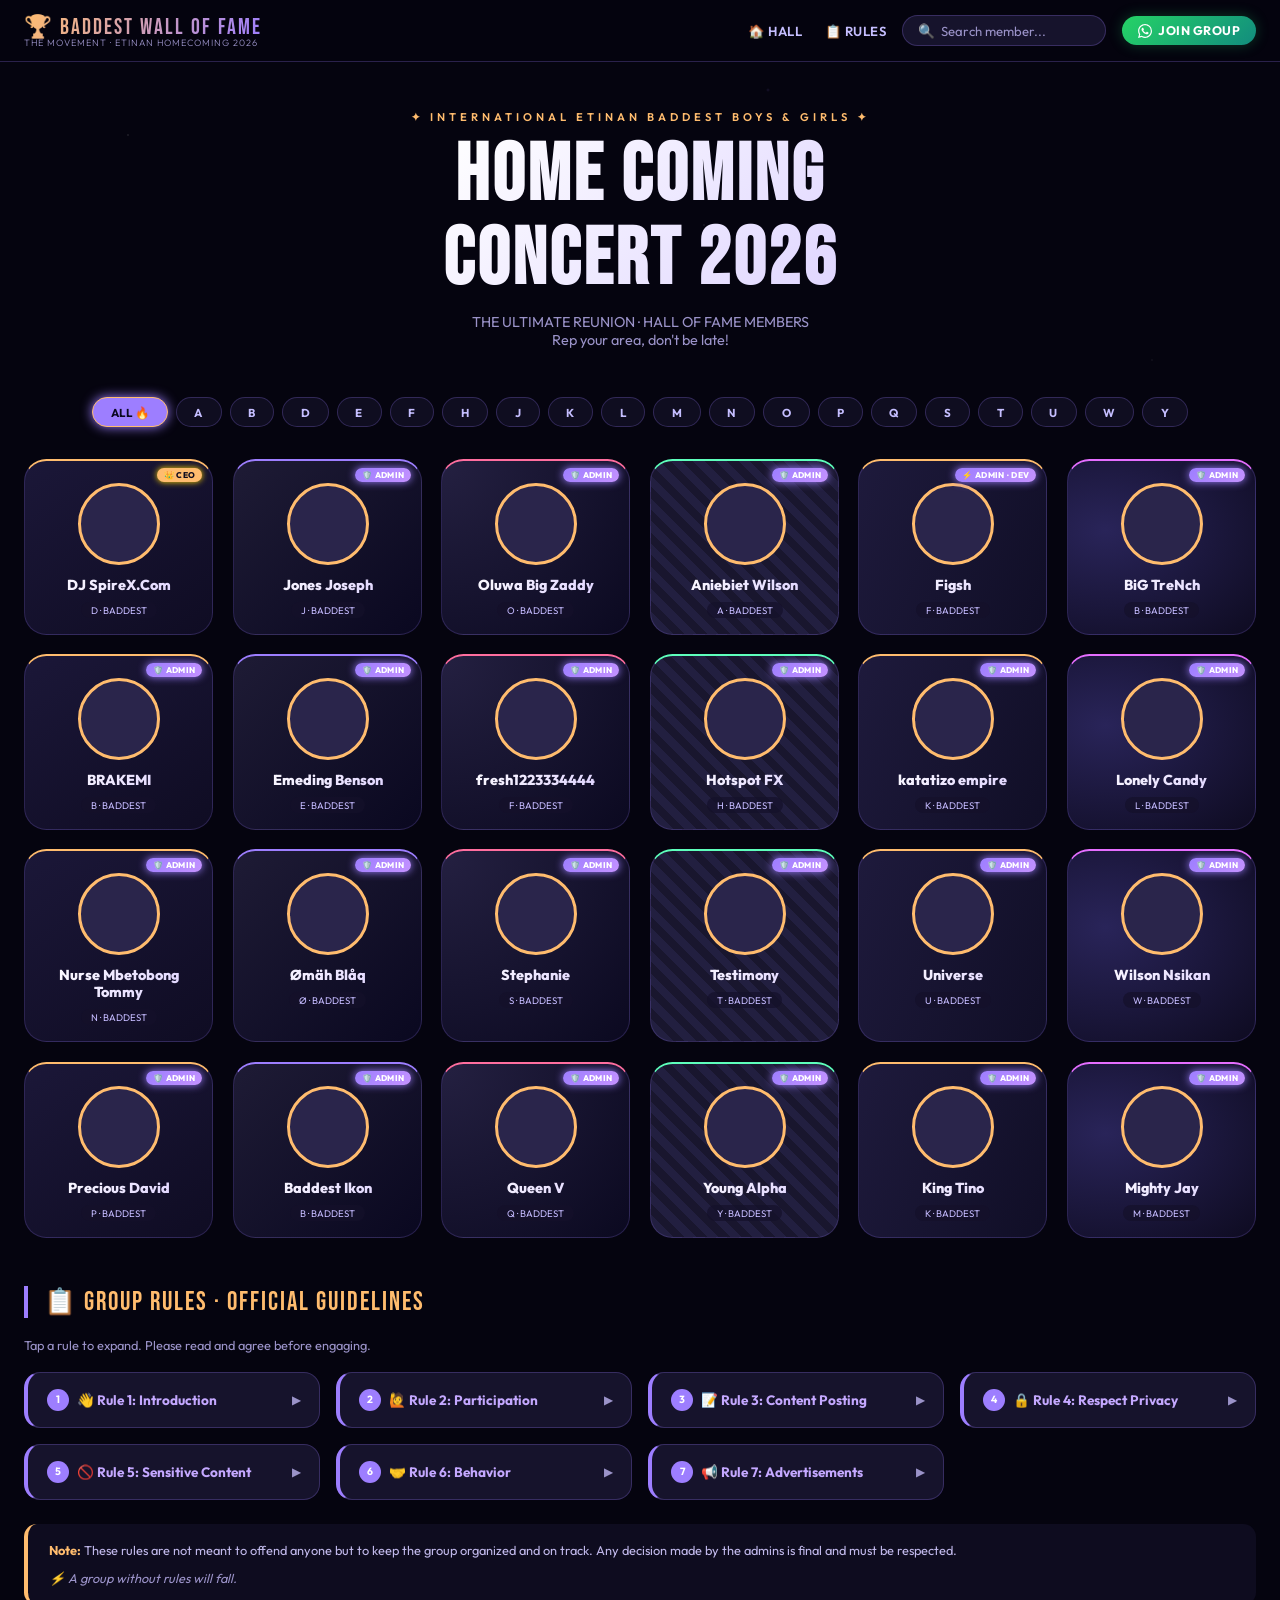
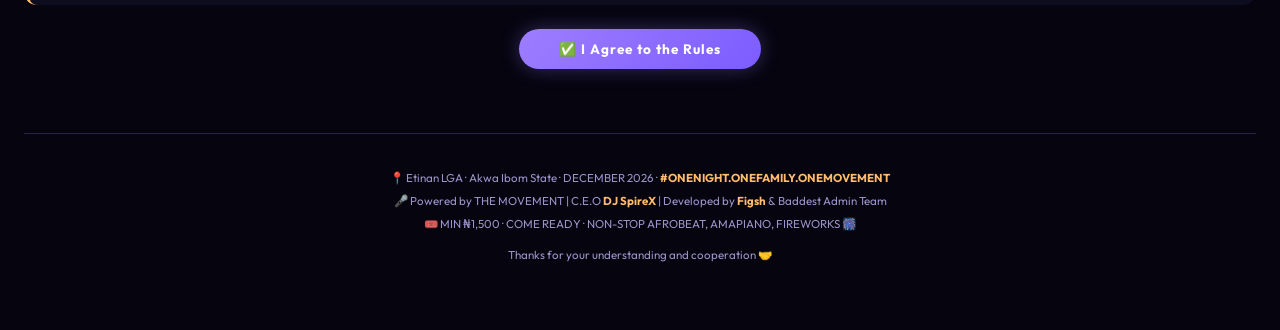
==== index.html @ e05b34e7 "Create index.html" ====
<!DOCTYPE html>
<html lang="en">
<head>
<meta charset="UTF-8">
<meta name="viewport" content="width=device-width, initial-scale=1.0">
<title>Baddest Wall of Fame | Etinan Movement</title>
<link href="https://fonts.googleapis.com/css2?family=Bebas+Neue&family=Outfit:wght@300;400;600;800&display=swap" rel="stylesheet">
<style>
  :root {
    --gold: #ffbc6e;
    --purple: #9d7eff;
    --pink: #ff6e9f;
    --teal: #5effbc;
    --bg: #05040f;
    --surface: #0f0d20;
    --surface2: #16132c;
    --border: rgba(157,126,255,0.25);
    --text: #f0ecff;
    --muted: #9b93c9;
  }

  * { margin: 0; padding: 0; box-sizing: border-box; }

  html { scroll-behavior: smooth; }

  body {
    background: var(--bg);
    font-family: 'Outfit', sans-serif;
    color: var(--text);
    min-height: 100vh;
    overflow-x: hidden;
  }

  /* ── ANIMATED BG STARS ── */
  body::before {
    content: '';
    position: fixed;
    inset: 0;
    background-image:
      radial-gradient(1px 1px at 10% 15%, #fff4 0%, transparent 100%),
      radial-gradient(1px 1px at 30% 60%, #fff3 0%, transparent 100%),
      radial-gradient(1px 1px at 55% 25%, #fff3 0%, transparent 100%),
      radial-gradient(1px 1px at 75% 80%, #fff3 0%, transparent 100%),
      radial-gradient(1px 1px at 90% 40%, #fff2 0%, transparent 100%),
      radial-gradient(2px 2px at 20% 85%, #ffbc6e22 0%, transparent 100%),
      radial-gradient(2px 2px at 60% 10%, #9d7eff22 0%, transparent 100%);
    pointer-events: none;
    z-index: 0;
    animation: twinkle 6s ease-in-out infinite alternate;
  }

  @keyframes twinkle {
    0%   { opacity: 0.6; }
    100% { opacity: 1; }
  }

  /* ── NAVBAR ── */
  .navbar {
    position: sticky;
    top: 0;
    z-index: 200;
    background: rgba(5,4,15,0.88);
    backdrop-filter: blur(16px);
    border-bottom: 1px solid var(--border);
    padding: 0 1.5rem;
    height: 62px;
    display: flex;
    align-items: center;
    justify-content: space-between;
    gap: 1rem;
  }

  .logo-text {
    font-family: 'Bebas Neue', sans-serif;
    font-size: 1.4rem;
    letter-spacing: 2px;
    background: linear-gradient(120deg, var(--gold), var(--purple));
    -webkit-background-clip: text;
    background-clip: text;
    color: transparent;
    white-space: nowrap;
  }

  .logo-sub {
    font-size: 0.58rem;
    font-weight: 300;
    color: var(--muted);
    letter-spacing: 1px;
    display: block;
    margin-top: -4px;
  }

  .nav-right {
    display: flex;
    align-items: center;
    gap: 1rem;
    flex-wrap: wrap;
  }

  .nav-links {
    display: flex;
    gap: 1.4rem;
  }

  .nav-links a {
    color: #c5beff;
    text-decoration: none;
    font-weight: 600;
    font-size: 0.82rem;
    letter-spacing: 0.5px;
    transition: color 0.2s;
    white-space: nowrap;
  }

  .nav-links a:hover { color: var(--gold); }

  .join-btn {
    display: inline-flex;
    align-items: center;
    gap: 6px;
    background: linear-gradient(135deg, #25d366, #128c7e);
    color: #fff;
    font-family: 'Outfit', sans-serif;
    font-weight: 700;
    font-size: 0.78rem;
    letter-spacing: 0.5px;
    text-decoration: none;
    padding: 0.45rem 1rem;
    border-radius: 50px;
    border: none;
    cursor: pointer;
    white-space: nowrap;
    box-shadow: 0 0 14px #25d36644;
    transition: all 0.25s;
    animation: joinPulse 2.5s ease-in-out infinite;
  }

  .join-btn:hover {
    transform: scale(1.05);
    box-shadow: 0 0 22px #25d36688;
    background: linear-gradient(135deg, #2be573, #1aad6e);
  }

  @keyframes joinPulse {
    0%, 100% { box-shadow: 0 0 14px #25d36644; }
    50% { box-shadow: 0 0 28px #25d36688; }
  }

  .search-wrap {
    background: var(--surface2);
    border: 1px solid var(--border);
    border-radius: 50px;
    display: flex;
    align-items: center;
    gap: 6px;
    padding: 0.35rem 0.9rem;
  }

  .search-wrap input {
    background: transparent;
    border: none;
    outline: none;
    color: #fff;
    font-family: 'Outfit', sans-serif;
    font-size: 0.82rem;
    width: 150px;
  }

  .search-wrap input::placeholder { color: var(--muted); }

  /* ── HERO ── */
  .hero {
    text-align: center;
    padding: 3rem 1.5rem 1.5rem;
    position: relative;
    z-index: 1;
  }

  .hero-eyebrow {
    font-size: 0.7rem;
    font-weight: 600;
    letter-spacing: 4px;
    color: var(--gold);
    text-transform: uppercase;
    margin-bottom: 0.6rem;
    animation: fadeUp 0.6s ease both;
  }

  .hero h1 {
    font-family: 'Bebas Neue', sans-serif;
    font-size: clamp(2.2rem, 7vw, 5rem);
    letter-spacing: 3px;
    line-height: 1.05;
    background: linear-gradient(135deg, #fff 30%, #c7b6ff);
    -webkit-background-clip: text;
    background-clip: text;
    color: transparent;
    animation: fadeUp 0.7s 0.1s ease both;
  }

  .hero-sub {
    color: var(--muted);
    font-size: 0.9rem;
    margin: 0.7rem auto 0;
    max-width: 500px;
    animation: fadeUp 0.7s 0.2s ease both;
  }

  @keyframes fadeUp {
    from { opacity: 0; transform: translateY(18px); }
    to   { opacity: 1; transform: translateY(0); }
  }

  /* ── CONTAINER ── */
  .container {
    max-width: 1300px;
    margin: 0 auto;
    padding: 0 1.5rem 4rem;
    position: relative;
    z-index: 1;
  }

  /* ── FILTER ── */
  .filter-bar {
    display: flex;
    justify-content: center;
    gap: 0.5rem;
    flex-wrap: wrap;
    margin: 1.5rem 0 2rem;
  }

  .filter-btn {
    background: var(--surface);
    border: 1px solid var(--border);
    padding: 0.42rem 1.1rem;
    border-radius: 50px;
    font-size: 0.72rem;
    font-weight: 700;
    font-family: 'Outfit', sans-serif;
    cursor: pointer;
    color: #c5beff;
    transition: all 0.2s;
    letter-spacing: 0.5px;
  }

  .filter-btn.active {
    background: var(--purple);
    border-color: var(--gold);
    color: #0a0820;
    box-shadow: 0 0 12px var(--purple);
  }

  .filter-btn:hover:not(.active) {
    background: #1f1c3e;
    border-color: var(--purple);
  }

  /* ── MEMBERS GRID ── */
  .members-grid {
    display: grid;
    grid-template-columns: repeat(auto-fill, minmax(170px, 1fr));
    gap: 1.2rem;
  }

  .member-card {
    border-radius: 1.4rem;
    padding: 1.4rem 0.8rem 1rem;
    text-align: center;
    cursor: pointer;
    border: 1px solid rgba(157,126,255,0.2);
    position: relative;
    overflow: hidden;
    transition: transform 0.3s cubic-bezier(0.2,0.9,0.4,1.1), box-shadow 0.3s, border-color 0.3s;
    animation: cardIn 0.5s ease both;
  }

  @keyframes cardIn {
    from { opacity: 0; transform: translateY(20px) scale(0.96); }
    to   { opacity: 1; transform: translateY(0) scale(1); }
  }

  .member-card:nth-child(6n+1) { background: linear-gradient(145deg,#1b1738,#0f0c23); border-top: 2px solid var(--gold); }
  .member-card:nth-child(6n+2) { background: linear-gradient(135deg,#1e1b35,#0a0820); border-top: 2px solid var(--purple); }
  .member-card:nth-child(6n+3) { background: radial-gradient(circle at top left,#242041,#0b0920); border-top: 2px solid var(--pink); }
  .member-card:nth-child(6n+4) { background: repeating-linear-gradient(45deg,#19162e,#19162e 8px,#221f40 8px,#221f40 16px); border-top: 2px solid var(--teal); }
  .member-card:nth-child(6n+5) { background: linear-gradient(112deg,#1e1a3c,#100e26); border-top: 2px solid var(--gold); }
  .member-card:nth-child(6n+6) { background: radial-gradient(ellipse at 20% 40%,#292459,#0e0b21); border-top: 2px solid #e56eff; }

  .member-card:hover {
    transform: translateY(-7px) scale(1.02);
    border-color: var(--gold);
    box-shadow: 0 22px 35px -12px #9d7eff55;
  }

  /* glow for figsh */
  .figsh-glow {
    animation: cardIn 0.5s ease both, pulseGlow 2s 0.5s ease-in-out infinite;
  }
  @keyframes pulseGlow {
    0%,100% { box-shadow: 0 0 0 0px #ffbc6e60, 0 0 0 2px #9d7eff33; }
    50%      { box-shadow: 0 0 0 6px #ffbc6e00, 0 0 0 6px #9d7effaa; }
  }

  .avatar {
    width: 82px;
    height: 82px;
    margin: 0 auto 0.7rem;
    border-radius: 50%;
    overflow: hidden;
    border: 3px solid var(--gold);
    background: #2a254b;
    display: flex;
    align-items: center;
    justify-content: center;
    transition: transform 0.25s;
  }

  .member-card:hover .avatar { transform: scale(1.07); }

  .avatar img { width: 100%; height: 100%; object-fit: cover; }

  .member-name {
    font-weight: 800;
    font-size: 0.9rem;
    line-height: 1.2;
    background: linear-gradient(135deg,#fff,#dbceff);
    -webkit-background-clip: text;
    background-clip: text;
    color: transparent;
    margin-bottom: 4px;
  }

  .member-tag {
    font-size: 0.6rem;
    background: rgba(20,16,42,0.7);
    border-radius: 30px;
    padding: 2px 10px;
    display: inline-block;
    color: #c5bbff;
    margin-top: 4px;
  }

  .badge {
    position: absolute;
    top: 7px;
    right: 10px;
    background: var(--gold);
    color: #100d1e;
    font-size: 0.52rem;
    font-weight: 800;
    padding: 2px 7px;
    border-radius: 30px;
    letter-spacing: 0.3px;
    box-shadow: 0 0 6px gold;
    white-space: nowrap;
  }

  .badge.admin-badge {
    background: linear-gradient(135deg, var(--purple), #c492ff);
    color: #fff;
    box-shadow: 0 0 8px var(--purple);
  }

  /* ── SECTION TITLE ── */
  .section-title {
    font-family: 'Bebas Neue', sans-serif;
    font-size: 1.6rem;
    letter-spacing: 2px;
    color: var(--gold);
    border-left: 4px solid var(--purple);
    padding-left: 1rem;
    margin: 3rem 0 1.2rem;
  }

  /* ── RULES ── */
  .rules-grid {
    display: grid;
    grid-template-columns: repeat(auto-fill, minmax(280px, 1fr));
    gap: 1rem;
    margin-bottom: 1.5rem;
  }

  .rule-card {
    background: var(--surface2);
    border: 1px solid var(--border);
    border-left: 4px solid var(--purple);
    border-radius: 1rem;
    padding: 1rem 1.2rem;
    cursor: pointer;
    transition: background 0.2s, border-color 0.2s, transform 0.2s;
    animation: fadeUp 0.5s ease both;
  }

  .rule-card:hover {
    background: #1f1b3a;
    border-left-color: var(--gold);
    transform: translateX(4px);
  }

  .rule-card h3 {
    font-size: 0.85rem;
    font-weight: 700;
    color: #c4a8ff;
    display: flex;
    align-items: center;
    gap: 8px;
  }

  .rule-card h3 .rule-num {
    background: var(--purple);
    color: #fff;
    border-radius: 50%;
    width: 22px;
    height: 22px;
    display: inline-flex;
    align-items: center;
    justify-content: center;
    font-size: 0.65rem;
    flex-shrink: 0;
  }

  .rule-card p {
    font-size: 0.78rem;
    color: #c8c0f0;
    margin-top: 0.6rem;
    line-height: 1.55;
    display: none;
  }

  .rule-card.open p { display: block; }
  .rule-card.open { border-left-color: var(--gold); background: #1d1a37; }

  .rule-arrow {
    margin-left: auto;
    font-size: 0.7rem;
    transition: transform 0.2s;
    color: var(--muted);
  }
  .rule-card.open .rule-arrow { transform: rotate(90deg); color: var(--gold); }

  .rules-note {
    background: #0e0c1f;
    border-left: 4px solid var(--gold);
    border-radius: 0.8rem;
    padding: 1rem 1.3rem;
    font-size: 0.8rem;
    color: #c0b8ea;
    line-height: 1.6;
    margin-top: 0.5rem;
  }

  .rules-note strong { color: var(--gold); }
  .rules-note em { color: var(--muted); display: block; margin-top: 0.5rem; }

  .agree-btn {
    display: block;
    margin: 1.5rem auto 0;
    padding: 0.7rem 2.5rem;
    background: linear-gradient(135deg, var(--purple), #7c5cff);
    border: none;
    border-radius: 50px;
    color: #fff;
    font-family: 'Outfit', sans-serif;
    font-weight: 700;
    font-size: 0.85rem;
    cursor: pointer;
    letter-spacing: 1px;
    box-shadow: 0 0 20px #9d7eff55;
    transition: all 0.25s;
  }

  .agree-btn:hover {
    background: linear-gradient(135deg, #b08fff, #9d7eff);
    transform: scale(1.04);
    box-shadow: 0 0 30px #9d7eff88;
  }

  /* ── TOAST ── */
  .toast {
    position: fixed;
    bottom: 2rem;
    left: 50%;
    transform: translateX(-50%) translateY(20px);
    background: linear-gradient(135deg, var(--purple), #5b40e0);
    color: #fff;
    padding: 0.8rem 2rem;
    border-radius: 50px;
    font-weight: 700;
    font-size: 0.85rem;
    z-index: 999;
    opacity: 0;
    transition: opacity 0.3s, transform 0.3s;
    pointer-events: none;
    box-shadow: 0 8px 24px #9d7eff55;
    white-space: nowrap;
  }
  .toast.show { opacity: 1; transform: translateX(-50%) translateY(0); }

  /* ── FOOTER ── */
  footer {
    text-align: center;
    margin-top: 4rem;
    padding-top: 2rem;
    border-top: 1px solid var(--border);
    font-size: 0.72rem;
    color: var(--muted);
    line-height: 2;
    position: relative;
    z-index: 1;
  }

  footer strong { color: var(--gold); }

  /* ── RESPONSIVE ── */
  @media (max-width: 680px) {
    .navbar { padding: 0 1rem; height: auto; flex-wrap: wrap; padding-top: 0.75rem; padding-bottom: 0.75rem; gap: 0.75rem; }
    .nav-links { display: none; }
    .nav-right { width: 100%; justify-content: space-between; }
    .search-wrap input { width: 110px; }
    .members-grid { grid-template-columns: repeat(auto-fill, minmax(145px, 1fr)); gap: 0.9rem; }
    .avatar { width: 68px; height: 68px; }
    .member-name { font-size: 0.82rem; }
    .rules-grid { grid-template-columns: 1fr; }
    .hero h1 { font-size: 2rem; }
  }

  @media (max-width: 400px) {
    .members-grid { grid-template-columns: repeat(2, 1fr); }
  }
</style>
</head>
<body>

<!-- NAVBAR -->
<nav class="navbar">
  <div>
    <div class="logo-text">🏆 BADDEST WALL OF FAME</div>
    <span class="logo-sub">THE MOVEMENT · ETINAN HOMECOMING 2026</span>
  </div>
  <div class="nav-right">
    <div class="nav-links">
      <a href="#members">🏠 HALL</a>
      <a href="#rules">📋 RULES</a>
    </div>
    <div class="search-wrap">
      <span style="font-size:0.85rem">🔍</span>
      <input type="text" id="searchInput" placeholder="Search member...">
    </div>
    <a class="join-btn" href="https://chat.whatsapp.com/JAdShmk5ZxvHUrdZsnDBOD?mode=gi_t" target="_blank" rel="noopener">
      <svg width="14" height="14" viewBox="0 0 24 24" fill="white"><path d="M17.472 14.382c-.297-.149-1.758-.867-2.03-.967-.273-.099-.471-.148-.67.15-.197.297-.767.966-.94 1.164-.173.199-.347.223-.644.075-.297-.15-1.255-.463-2.39-1.475-.883-.788-1.48-1.761-1.653-2.059-.173-.297-.018-.458.13-.606.134-.133.298-.347.446-.52.149-.174.198-.298.298-.497.099-.198.05-.371-.025-.52-.075-.149-.669-1.612-.916-2.207-.242-.579-.487-.5-.669-.51-.173-.008-.371-.01-.57-.01-.198 0-.52.074-.792.372-.272.297-1.04 1.016-1.04 2.479 0 1.462 1.065 2.875 1.213 3.074.149.198 2.096 3.2 5.077 4.487.709.306 1.262.489 1.694.625.712.227 1.36.195 1.871.118.571-.085 1.758-.719 2.006-1.413.248-.694.248-1.289.173-1.413-.074-.124-.272-.198-.57-.347m-5.421 7.403h-.004a9.87 9.87 0 01-5.031-1.378l-.361-.214-3.741.982.998-3.648-.235-.374a9.86 9.86 0 01-1.51-5.26c.001-5.45 4.436-9.884 9.888-9.884 2.64 0 5.122 1.03 6.988 2.898a9.825 9.825 0 012.893 6.994c-.003 5.45-4.437 9.884-9.885 9.884m8.413-18.297A11.815 11.815 0 0012.05 0C5.495 0 .16 5.335.157 11.892c0 2.096.547 4.142 1.588 5.945L.057 24l6.305-1.654a11.882 11.882 0 005.683 1.448h.005c6.554 0 11.89-5.335 11.893-11.893a11.821 11.821 0 00-3.48-8.413z"/></svg>
      JOIN GROUP
    </a>
  </div>
</nav>

<!-- HERO -->
<div class="hero">
  <div class="hero-eyebrow">✦ INTERNATIONAL ETINAN BADDEST BOYS & GIRLS ✦</div>
  <h1>HOME COMING<br>CONCERT 2026</h1>
  <p class="hero-sub">THE ULTIMATE REUNION · HALL OF FAME MEMBERS<br>Rep your area, don't be late!</p>
</div>

<div class="container">

  <!-- MEMBERS SECTION -->
  <div id="members">
    <div class="filter-bar" id="filterBar"></div>
    <div class="members-grid" id="membersGrid"></div>
  </div>

  <!-- RULES SECTION -->
  <div id="rules">
    <div class="section-title">📋 GROUP RULES · OFFICIAL GUIDELINES</div>
    <p style="font-size:0.8rem;color:var(--muted);margin-bottom:1.2rem;">Tap a rule to expand. Please read and agree before engaging.</p>

    <div class="rules-grid" id="rulesGrid"></div>

    <div class="rules-note">
      <strong>Note:</strong> These rules are not meant to offend anyone but to keep the group organized and on track.
      Any decision made by the admins is final and must be respected.
      <em>⚡ A group without rules will fall.</em>
    </div>

    <button class="agree-btn" onclick="agreeRules()">✅ I Agree to the Rules</button>
  </div>

  <footer>
    <p>📍 Etinan LGA · Akwa Ibom State · DECEMBER 2026 · <strong>#ONENIGHT.ONEFAMILY.ONEMOVEMENT</strong></p>
    <p>🎤 Powered by THE MOVEMENT | C.E.O <strong>DJ SpireX</strong> | Developed by <strong>Figsh</strong> & Baddest Admin Team</p>
    <p>🎟️ MIN ₦1,500 · COME READY · NON-STOP AFROBEAT, AMAPIANO, FIREWORKS 🎆</p>
    <p style="margin-top:0.5rem;">Thanks for your understanding and cooperation 🤝</p>
  </footer>
</div>

<!-- TOAST -->
<div class="toast" id="toast"></div>

<script>
  // ── RULES DATA ──
  const rules = [
    { title: "Introduction", body: "All new members must properly introduce themselves before they can be fully recognized in the group. This helps everyone know each other and maintain order." },
    { title: "Participation", body: "All members, including admins, are expected to participate in daily activities and group engagements. Active participation keeps the group lively and organized." },
    { title: "Content Posting", body: "Posting of unnecessary or irrelevant content is not allowed unless it has been approved by the admins. Always ensure your posts are meaningful to the group." },
    { title: "Respect Privacy", body: "Members are free to interact and mingle, but do not message anyone privately without their permission. Respect personal boundaries at all times." },
    { title: "Sensitive Content", body: "Posting of explicit or inappropriate content is generally prohibited. Any exceptions must strictly follow group-approved guidelines." },
    { title: "Behavior", body: "No quarrels, insults, or offensive language will be tolerated. Respect and maturity are expected from every member at all times." },
    { title: "Advertisements", body: "Do not advertise events, shows, or external promotions in the group unless you have received approval from the admins." },
  ];

  const ruleIcons = ["👋","🙋","📝","🔒","🚫","🤝","📢"];

  function buildRules() {
    const grid = document.getElementById('rulesGrid');
    grid.innerHTML = rules.map((r, i) => `
      <div class="rule-card" onclick="toggleRule(this)" style="animation-delay:${i*0.06}s">
        <h3>
          <span class="rule-num">${i+1}</span>
          ${ruleIcons[i]} Rule ${i+1}: ${r.title}
          <span class="rule-arrow">▶</span>
        </h3>
        <p>${r.body}</p>
      </div>
    `).join('');
  }

  function toggleRule(el) {
    el.classList.toggle('open');
  }

  function agreeRules() {
    showToast("🙌 Thank you for agreeing to the group rules!");
  }

  // ── MEMBERS DATA ──
  const memberNamesRaw = [
    "DJ SpireX.Com","Jones Joseph","Oluwa Big Zaddy","Aniebiet Wilson","BiG TreNch","BRAKEMI",
    "Emeding Benson","fresh1223334444","Hotspot FX","katatizo empire","Lonely Candy 😂😂",
    "Nurse Mbetobong Tommy","Ømäh Blåq ❤️","Stephanie ❤️","Testimony❤️💕","Universe",
    "Wilson Nsikan","Figsh","Precious David","Baddest Ikon","Queen V","Young Alpha","King Tino","Mighty Jay"
  ];

  // ALL are admins as instructed
  const ceoNames    = ["dj spirex"];
  const figshName   = "figsh";

  function buildMembers() {
    const allNames = [...new Set(memberNamesRaw)];
    let members = allNames.map((name, idx) => {
      const clean = name.replace(/[❤️😂😍💕]/g, '').trim();
      const lower = clean.toLowerCase();
      const isCeo   = ceoNames.some(c => lower.includes(c));
      const isFigsh = lower === figshName;
      let badge, badgeClass;
      if (isCeo)        { badge = "👑 CEO";              badgeClass = ""; }
      else if (isFigsh) { badge = "⚡ ADMIN · DEV";      badgeClass = "admin-badge"; }
      else              { badge = "🛡️ ADMIN";            badgeClass = "admin-badge"; }

      const letter = clean.charAt(0).toUpperCase();
      const colors = ["9d7eff","ffbc6e","ff6e9f","5effbc","ff8c42","c492ff"];
      const col = colors[idx % colors.length];
      const avatar = `https://ui-avatars.com/api/?background=${col}&color=fff&rounded=true&size=100&name=${encodeURIComponent(letter)}&bold=true&fontsize=0.5`;
      return { id: idx, originalName: name, displayName: clean, firstLetter: letter, avatar, badge, badgeClass, isFigsh, isCeo };
    });

    // Priority order: CEO → Figsh top 4/5
    let ceoIdx = members.findIndex(m => m.isCeo);
    if (ceoIdx > 0) { const c = members.splice(ceoIdx,1)[0]; members.unshift(c); }
    let fIdx = members.findIndex(m => m.isFigsh);
    if (fIdx > 4 || fIdx === -1) {
      if (fIdx > 4) { const f = members.splice(fIdx,1)[0]; members.splice(4,0,f); }
    }

    return members;
  }

  let allMembers = buildMembers();

  function renderCards(list) {
    const grid = document.getElementById('membersGrid');
    grid.innerHTML = '';
    if (!list.length) {
      grid.innerHTML = '<div style="text-align:center;width:100%;padding:2rem;color:var(--muted);">No member found 🚀</div>';
      return;
    }
    list.forEach((m, i) => {
      const card = document.createElement('div');
      card.className = 'member-card' + (m.isFigsh ? ' figsh-glow' : '');
      card.style.animationDelay = `${Math.min(i * 0.04, 0.6)}s`;
      card.innerHTML = `
        <div class="badge ${m.badgeClass}">${m.badge}</div>
        <div class="avatar">
          <img src="${m.avatar}" alt="${m.displayName}" loading="lazy"
               onerror="this.src='https://ui-avatars.com/api/?background=9d7eff&color=fff&rounded=true&size=100&name=${m.firstLetter}&bold=true'">
        </div>
        <div class="member-name">${m.displayName}</div>
        <div class="member-tag">${m.firstLetter} · BADDEST</div>
      `;
      card.addEventListener('click', () => {
        showToast(`🔥 ${m.displayName} · ${m.badge}`);
      });
      grid.appendChild(card);
    });
  }

  function buildFilters() {
    const letters = [...new Set(allMembers.map(m => m.firstLetter))].filter(l => /[A-Z]/i.test(l)).sort();
    const bar = document.getElementById('filterBar');
    bar.innerHTML = `<button class="filter-btn active" data-l="all">ALL 🔥</button>` +
      letters.map(l => `<button class="filter-btn" data-l="${l}">${l}</button>`).join('');
    bar.querySelectorAll('.filter-btn').forEach(btn => {
      btn.addEventListener('click', () => {
        bar.querySelectorAll('.filter-btn').forEach(b => b.classList.remove('active'));
        btn.classList.add('active');
        const l = btn.getAttribute('data-l');
        renderCards(l === 'all' ? allMembers : allMembers.filter(m => m.firstLetter === l));
      });
    });
  }

  document.getElementById('searchInput').addEventListener('input', e => {
    const q = e.target.value.trim().toLowerCase();
    document.querySelectorAll('.filter-btn').forEach(b => b.classList.remove('active'));
    const firstBtn = document.querySelector('.filter-btn');
    if (firstBtn && q === '') firstBtn.classList.add('active');
    renderCards(q ? allMembers.filter(m => m.displayName.toLowerCase().includes(q)) : allMembers);
  });

  // ── TOAST ──
  function showToast(msg) {
    const t = document.getElementById('toast');
    t.textContent = msg;
    t.classList.add('show');
    setTimeout(() => t.classList.remove('show'), 3000);
  }

  // ── INIT ──
  buildFilters();
  renderCards(allMembers);
  buildRules();
</script>
</body>
</html>
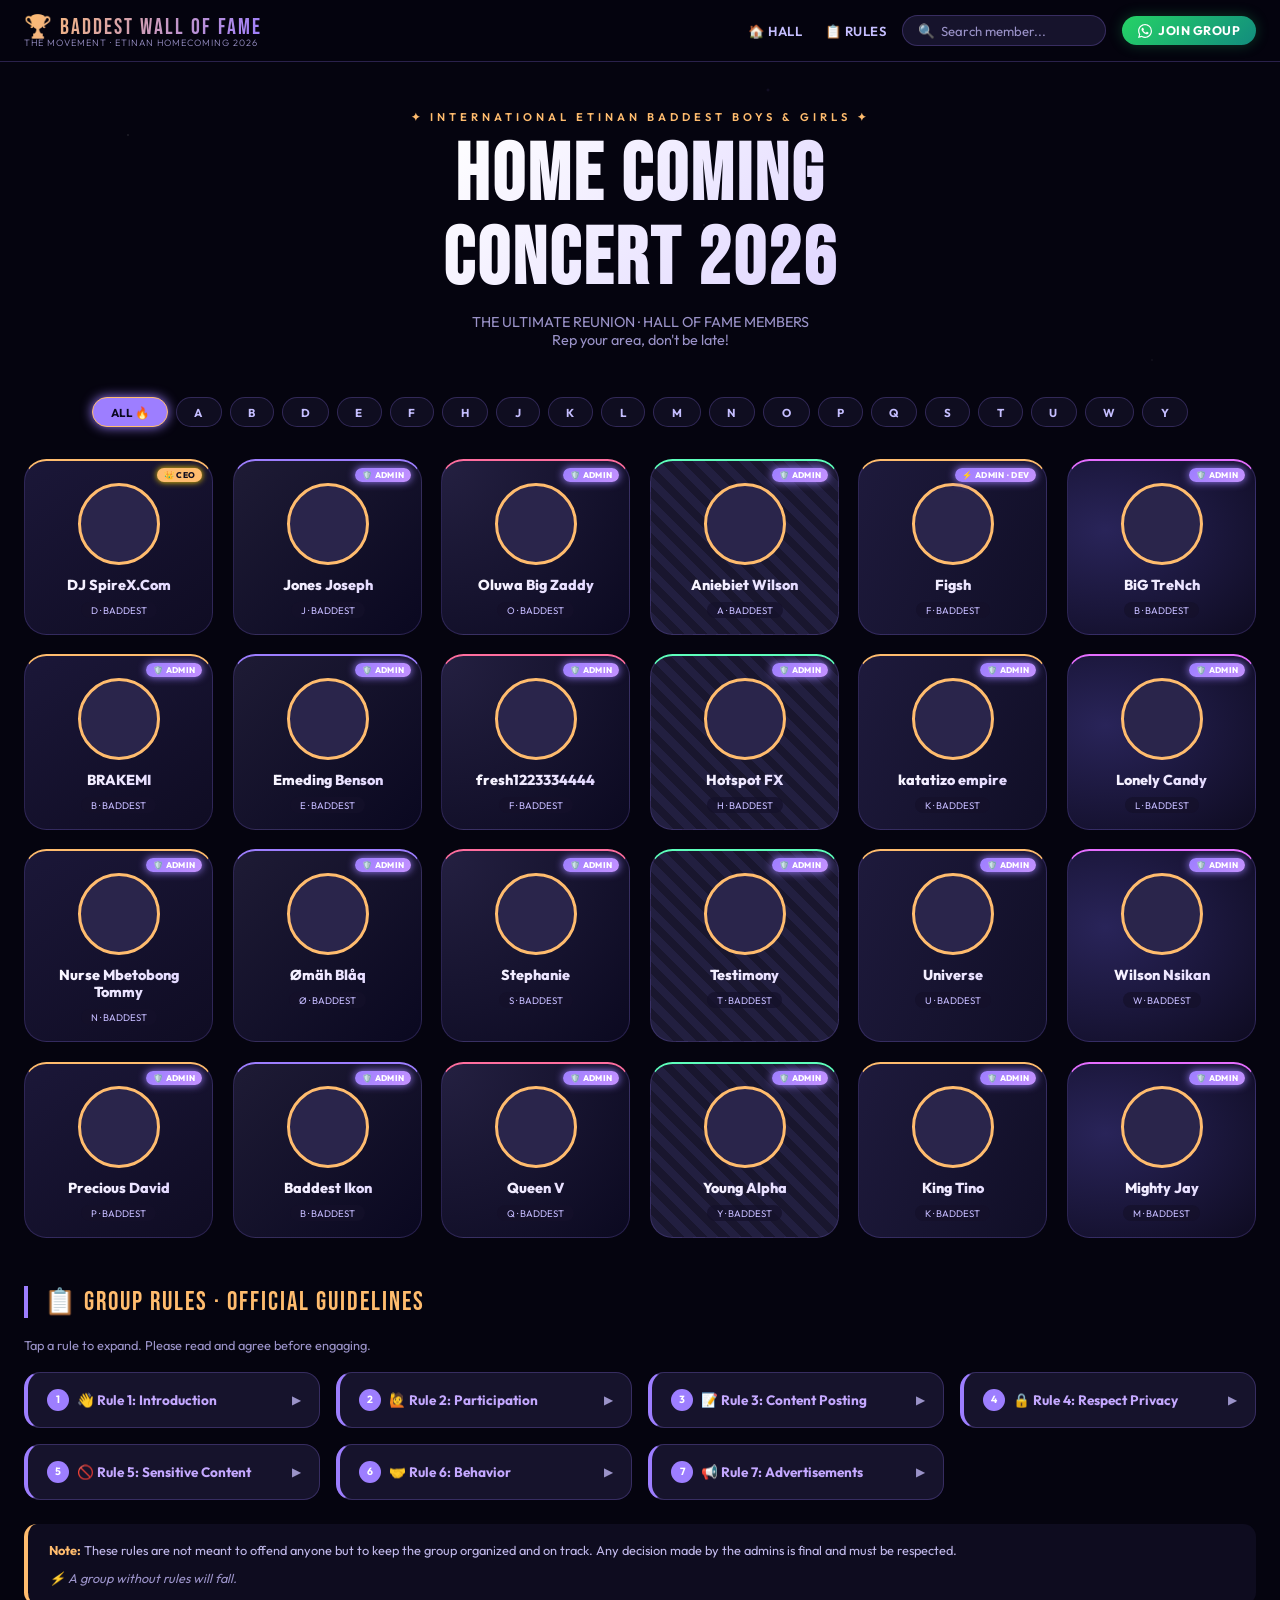
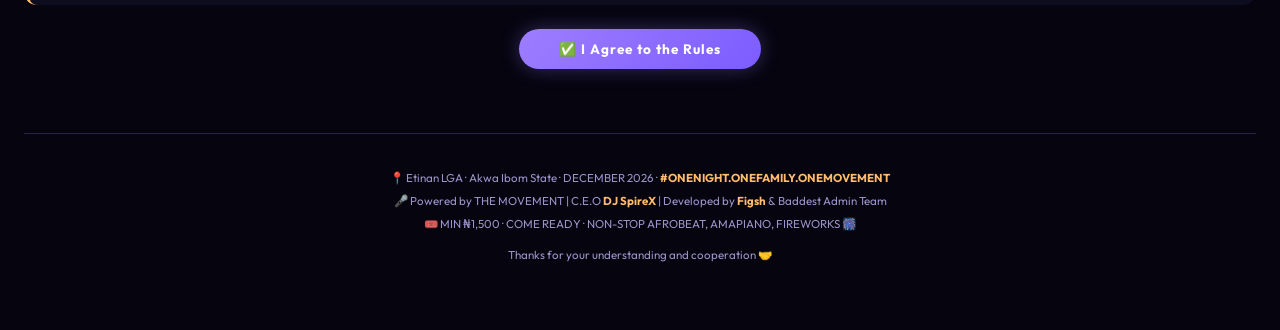
==== commit 5b8ae1c6: "Update index.html" ====
--- a/index.html
+++ b/index.html
@@ -1,9 +1,40 @@
 <!DOCTYPE html>
 <html lang="en">
 <head>
+<head>
 <meta charset="UTF-8">
 <meta name="viewport" content="width=device-width, initial-scale=1.0">
-<title>Baddest Wall of Fame | Etinan Movement</title>
+<title>Baddest Wall of Fame | Etinan Homecoming 2026</title>
+<meta name="description" content="International Etinan Baddest Boys & Girls — Home Coming Concert 2026. One Night. One Family. One Movement. Etinan LGA, Akwa Ibom State.">
+<meta name="keywords" content="Etinan, Baddest Boys, Baddest Girls, Homecoming 2026, DJ SpireX, Etinan Concert, Akwa Ibom, The Movement">
+<meta name="author" content="Figsh · Figsh Digital">
+<meta name="theme-color" content="#9d7eff">
+
+<!-- Favicon from group image -->
+<link rel="icon" type="image/jpeg" href="https://raw.githubusercontent.com/Figsh/international-baddest-group/refs/heads/main/Screenshot_20260425-142418.jpg">
+<link rel="apple-touch-icon" href="https://raw.githubusercontent.com/Figsh/international-baddest-group/refs/heads/main/Screenshot_20260425-142418.jpg">
+
+<!-- Open Graph (Facebook, WhatsApp, Telegram previews) -->
+<meta property="og:type" content="website">
+<meta property="og:title" content="Baddest Wall of Fame | Etinan Homecoming 2026">
+<meta property="og:description" content="International Etinan Baddest Boys & Girls — Home Coming Concert 2026. One Night. One Family. One Movement. 🎤🔥">
+<meta property="og:image" content="https://raw.githubusercontent.com/Figsh/international-baddest-group/refs/heads/main/Screenshot_20260425-142418.jpg">
+<meta property="og:image:width" content="1200">
+<meta property="og:image:height" content="630">
+<meta property="og:image:alt" content="Etinan Baddest Boys & Girls Homecoming 2026">
+<meta property="og:url" content="https://figsh.github.io/international-baddest-group/">
+<meta property="og:site_name" content="Etinan Baddest Movement">
+<meta property="og:locale" content="en_NG">
+
+<!-- Twitter / X Card -->
+<meta name="twitter:card" content="summary_large_image">
+<meta name="twitter:title" content="Baddest Wall of Fame | Etinan Homecoming 2026">
+<meta name="twitter:description" content="International Etinan Baddest Boys & Girls — Home Coming Concert 2026. One Night. One Family. One Movement. 🎤🔥">
+<meta name="twitter:image" content="https://raw.githubusercontent.com/Figsh/international-baddest-group/refs/heads/main/Screenshot_20260425-142418.jpg">
+<meta name="twitter:image:alt" content="Etinan Baddest Boys & Girls Homecoming 2026">
+
+<!-- WhatsApp specifically uses og: tags above, no extra needed -->
+
 <link href="https://fonts.googleapis.com/css2?family=Bebas+Neue&family=Outfit:wght@300;400;600;800&display=swap" rel="stylesheet">
 <style>
   :root {
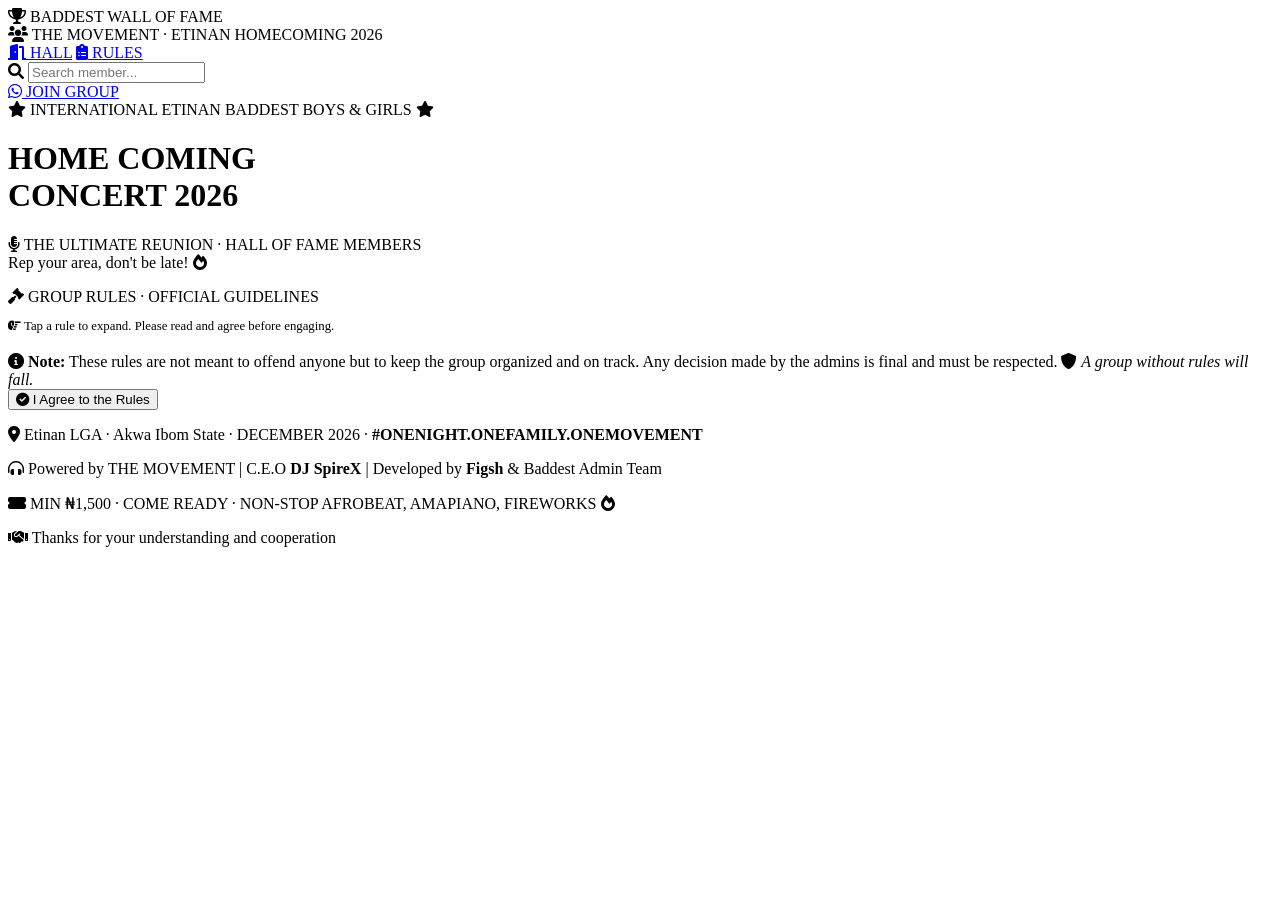
==== commit ce020658: "Update index.html" ====
--- a/index.html
+++ b/index.html
@@ -1,6 +1,5 @@
 <!DOCTYPE html>
 <html lang="en">
-<head>
 <head>
 <meta charset="UTF-8">
 <meta name="viewport" content="width=device-width, initial-scale=1.0">
@@ -14,7 +13,10 @@
 <link rel="icon" type="image/jpeg" href="https://raw.githubusercontent.com/Figsh/international-baddest-group/refs/heads/main/Screenshot_20260425-142418.jpg">
 <link rel="apple-touch-icon" href="https://raw.githubusercontent.com/Figsh/international-baddest-group/refs/heads/main/Screenshot_20260425-142418.jpg">
 
-<!-- Open Graph (Facebook, WhatsApp, Telegram previews) -->
+<!-- Font Awesome 6 (Free) -->
+<link rel="stylesheet" href="https://cdnjs.cloudflare.com/ajax/libs/font-awesome/6.0.0-beta3/css/all.min.css">
+
+<!-- Open Graph / Social -->
 <meta property="og:type" content="website">
 <meta property="og:title" content="Baddest Wall of Fame | Etinan Homecoming 2026">
 <meta property="og:description" content="International Etinan Baddest Boys & Girls — Home Coming Concert 2026. One Night. One Family. One Movement. 🎤🔥">
@@ -26,748 +28,73 @@
 <meta property="og:site_name" content="Etinan Baddest Movement">
 <meta property="og:locale" content="en_NG">
 
-<!-- Twitter / X Card -->
+<!-- Twitter Card -->
 <meta name="twitter:card" content="summary_large_image">
 <meta name="twitter:title" content="Baddest Wall of Fame | Etinan Homecoming 2026">
 <meta name="twitter:description" content="International Etinan Baddest Boys & Girls — Home Coming Concert 2026. One Night. One Family. One Movement. 🎤🔥">
 <meta name="twitter:image" content="https://raw.githubusercontent.com/Figsh/international-baddest-group/refs/heads/main/Screenshot_20260425-142418.jpg">
-<meta name="twitter:image:alt" content="Etinan Baddest Boys & Girls Homecoming 2026">
-
-<!-- WhatsApp specifically uses og: tags above, no extra needed -->
 
 <link href="https://fonts.googleapis.com/css2?family=Bebas+Neue&family=Outfit:wght@300;400;600;800&display=swap" rel="stylesheet">
-<style>
-  :root {
-    --gold: #ffbc6e;
-    --purple: #9d7eff;
-    --pink: #ff6e9f;
-    --teal: #5effbc;
-    --bg: #05040f;
-    --surface: #0f0d20;
-    --surface2: #16132c;
-    --border: rgba(157,126,255,0.25);
-    --text: #f0ecff;
-    --muted: #9b93c9;
-  }
-
-  * { margin: 0; padding: 0; box-sizing: border-box; }
-
-  html { scroll-behavior: smooth; }
-
-  body {
-    background: var(--bg);
-    font-family: 'Outfit', sans-serif;
-    color: var(--text);
-    min-height: 100vh;
-    overflow-x: hidden;
-  }
-
-  /* ── ANIMATED BG STARS ── */
-  body::before {
-    content: '';
-    position: fixed;
-    inset: 0;
-    background-image:
-      radial-gradient(1px 1px at 10% 15%, #fff4 0%, transparent 100%),
-      radial-gradient(1px 1px at 30% 60%, #fff3 0%, transparent 100%),
-      radial-gradient(1px 1px at 55% 25%, #fff3 0%, transparent 100%),
-      radial-gradient(1px 1px at 75% 80%, #fff3 0%, transparent 100%),
-      radial-gradient(1px 1px at 90% 40%, #fff2 0%, transparent 100%),
-      radial-gradient(2px 2px at 20% 85%, #ffbc6e22 0%, transparent 100%),
-      radial-gradient(2px 2px at 60% 10%, #9d7eff22 0%, transparent 100%);
-    pointer-events: none;
-    z-index: 0;
-    animation: twinkle 6s ease-in-out infinite alternate;
-  }
-
-  @keyframes twinkle {
-    0%   { opacity: 0.6; }
-    100% { opacity: 1; }
-  }
-
-  /* ── NAVBAR ── */
-  .navbar {
-    position: sticky;
-    top: 0;
-    z-index: 200;
-    background: rgba(5,4,15,0.88);
-    backdrop-filter: blur(16px);
-    border-bottom: 1px solid var(--border);
-    padding: 0 1.5rem;
-    height: 62px;
-    display: flex;
-    align-items: center;
-    justify-content: space-between;
-    gap: 1rem;
-  }
-
-  .logo-text {
-    font-family: 'Bebas Neue', sans-serif;
-    font-size: 1.4rem;
-    letter-spacing: 2px;
-    background: linear-gradient(120deg, var(--gold), var(--purple));
-    -webkit-background-clip: text;
-    background-clip: text;
-    color: transparent;
-    white-space: nowrap;
-  }
-
-  .logo-sub {
-    font-size: 0.58rem;
-    font-weight: 300;
-    color: var(--muted);
-    letter-spacing: 1px;
-    display: block;
-    margin-top: -4px;
-  }
-
-  .nav-right {
-    display: flex;
-    align-items: center;
-    gap: 1rem;
-    flex-wrap: wrap;
-  }
-
-  .nav-links {
-    display: flex;
-    gap: 1.4rem;
-  }
-
-  .nav-links a {
-    color: #c5beff;
-    text-decoration: none;
-    font-weight: 600;
-    font-size: 0.82rem;
-    letter-spacing: 0.5px;
-    transition: color 0.2s;
-    white-space: nowrap;
-  }
-
-  .nav-links a:hover { color: var(--gold); }
-
-  .join-btn {
-    display: inline-flex;
-    align-items: center;
-    gap: 6px;
-    background: linear-gradient(135deg, #25d366, #128c7e);
-    color: #fff;
-    font-family: 'Outfit', sans-serif;
-    font-weight: 700;
-    font-size: 0.78rem;
-    letter-spacing: 0.5px;
-    text-decoration: none;
-    padding: 0.45rem 1rem;
-    border-radius: 50px;
-    border: none;
-    cursor: pointer;
-    white-space: nowrap;
-    box-shadow: 0 0 14px #25d36644;
-    transition: all 0.25s;
-    animation: joinPulse 2.5s ease-in-out infinite;
-  }
-
-  .join-btn:hover {
-    transform: scale(1.05);
-    box-shadow: 0 0 22px #25d36688;
-    background: linear-gradient(135deg, #2be573, #1aad6e);
-  }
-
-  @keyframes joinPulse {
-    0%, 100% { box-shadow: 0 0 14px #25d36644; }
-    50% { box-shadow: 0 0 28px #25d36688; }
-  }
-
-  .search-wrap {
-    background: var(--surface2);
-    border: 1px solid var(--border);
-    border-radius: 50px;
-    display: flex;
-    align-items: center;
-    gap: 6px;
-    padding: 0.35rem 0.9rem;
-  }
-
-  .search-wrap input {
-    background: transparent;
-    border: none;
-    outline: none;
-    color: #fff;
-    font-family: 'Outfit', sans-serif;
-    font-size: 0.82rem;
-    width: 150px;
-  }
-
-  .search-wrap input::placeholder { color: var(--muted); }
-
-  /* ── HERO ── */
-  .hero {
-    text-align: center;
-    padding: 3rem 1.5rem 1.5rem;
-    position: relative;
-    z-index: 1;
-  }
-
-  .hero-eyebrow {
-    font-size: 0.7rem;
-    font-weight: 600;
-    letter-spacing: 4px;
-    color: var(--gold);
-    text-transform: uppercase;
-    margin-bottom: 0.6rem;
-    animation: fadeUp 0.6s ease both;
-  }
-
-  .hero h1 {
-    font-family: 'Bebas Neue', sans-serif;
-    font-size: clamp(2.2rem, 7vw, 5rem);
-    letter-spacing: 3px;
-    line-height: 1.05;
-    background: linear-gradient(135deg, #fff 30%, #c7b6ff);
-    -webkit-background-clip: text;
-    background-clip: text;
-    color: transparent;
-    animation: fadeUp 0.7s 0.1s ease both;
-  }
-
-  .hero-sub {
-    color: var(--muted);
-    font-size: 0.9rem;
-    margin: 0.7rem auto 0;
-    max-width: 500px;
-    animation: fadeUp 0.7s 0.2s ease both;
-  }
-
-  @keyframes fadeUp {
-    from { opacity: 0; transform: translateY(18px); }
-    to   { opacity: 1; transform: translateY(0); }
-  }
-
-  /* ── CONTAINER ── */
-  .container {
-    max-width: 1300px;
-    margin: 0 auto;
-    padding: 0 1.5rem 4rem;
-    position: relative;
-    z-index: 1;
-  }
-
-  /* ── FILTER ── */
-  .filter-bar {
-    display: flex;
-    justify-content: center;
-    gap: 0.5rem;
-    flex-wrap: wrap;
-    margin: 1.5rem 0 2rem;
-  }
-
-  .filter-btn {
-    background: var(--surface);
-    border: 1px solid var(--border);
-    padding: 0.42rem 1.1rem;
-    border-radius: 50px;
-    font-size: 0.72rem;
-    font-weight: 700;
-    font-family: 'Outfit', sans-serif;
-    cursor: pointer;
-    color: #c5beff;
-    transition: all 0.2s;
-    letter-spacing: 0.5px;
-  }
-
-  .filter-btn.active {
-    background: var(--purple);
-    border-color: var(--gold);
-    color: #0a0820;
-    box-shadow: 0 0 12px var(--purple);
-  }
-
-  .filter-btn:hover:not(.active) {
-    background: #1f1c3e;
-    border-color: var(--purple);
-  }
-
-  /* ── MEMBERS GRID ── */
-  .members-grid {
-    display: grid;
-    grid-template-columns: repeat(auto-fill, minmax(170px, 1fr));
-    gap: 1.2rem;
-  }
-
-  .member-card {
-    border-radius: 1.4rem;
-    padding: 1.4rem 0.8rem 1rem;
-    text-align: center;
-    cursor: pointer;
-    border: 1px solid rgba(157,126,255,0.2);
-    position: relative;
-    overflow: hidden;
-    transition: transform 0.3s cubic-bezier(0.2,0.9,0.4,1.1), box-shadow 0.3s, border-color 0.3s;
-    animation: cardIn 0.5s ease both;
-  }
-
-  @keyframes cardIn {
-    from { opacity: 0; transform: translateY(20px) scale(0.96); }
-    to   { opacity: 1; transform: translateY(0) scale(1); }
-  }
-
-  .member-card:nth-child(6n+1) { background: linear-gradient(145deg,#1b1738,#0f0c23); border-top: 2px solid var(--gold); }
-  .member-card:nth-child(6n+2) { background: linear-gradient(135deg,#1e1b35,#0a0820); border-top: 2px solid var(--purple); }
-  .member-card:nth-child(6n+3) { background: radial-gradient(circle at top left,#242041,#0b0920); border-top: 2px solid var(--pink); }
-  .member-card:nth-child(6n+4) { background: repeating-linear-gradient(45deg,#19162e,#19162e 8px,#221f40 8px,#221f40 16px); border-top: 2px solid var(--teal); }
-  .member-card:nth-child(6n+5) { background: linear-gradient(112deg,#1e1a3c,#100e26); border-top: 2px solid var(--gold); }
-  .member-card:nth-child(6n+6) { background: radial-gradient(ellipse at 20% 40%,#292459,#0e0b21); border-top: 2px solid #e56eff; }
-
-  .member-card:hover {
-    transform: translateY(-7px) scale(1.02);
-    border-color: var(--gold);
-    box-shadow: 0 22px 35px -12px #9d7eff55;
-  }
-
-  /* glow for figsh */
-  .figsh-glow {
-    animation: cardIn 0.5s ease both, pulseGlow 2s 0.5s ease-in-out infinite;
-  }
-  @keyframes pulseGlow {
-    0%,100% { box-shadow: 0 0 0 0px #ffbc6e60, 0 0 0 2px #9d7eff33; }
-    50%      { box-shadow: 0 0 0 6px #ffbc6e00, 0 0 0 6px #9d7effaa; }
-  }
-
-  .avatar {
-    width: 82px;
-    height: 82px;
-    margin: 0 auto 0.7rem;
-    border-radius: 50%;
-    overflow: hidden;
-    border: 3px solid var(--gold);
-    background: #2a254b;
-    display: flex;
-    align-items: center;
-    justify-content: center;
-    transition: transform 0.25s;
-  }
-
-  .member-card:hover .avatar { transform: scale(1.07); }
-
-  .avatar img { width: 100%; height: 100%; object-fit: cover; }
-
-  .member-name {
-    font-weight: 800;
-    font-size: 0.9rem;
-    line-height: 1.2;
-    background: linear-gradient(135deg,#fff,#dbceff);
-    -webkit-background-clip: text;
-    background-clip: text;
-    color: transparent;
-    margin-bottom: 4px;
-  }
-
-  .member-tag {
-    font-size: 0.6rem;
-    background: rgba(20,16,42,0.7);
-    border-radius: 30px;
-    padding: 2px 10px;
-    display: inline-block;
-    color: #c5bbff;
-    margin-top: 4px;
-  }
-
-  .badge {
-    position: absolute;
-    top: 7px;
-    right: 10px;
-    background: var(--gold);
-    color: #100d1e;
-    font-size: 0.52rem;
-    font-weight: 800;
-    padding: 2px 7px;
-    border-radius: 30px;
-    letter-spacing: 0.3px;
-    box-shadow: 0 0 6px gold;
-    white-space: nowrap;
-  }
-
-  .badge.admin-badge {
-    background: linear-gradient(135deg, var(--purple), #c492ff);
-    color: #fff;
-    box-shadow: 0 0 8px var(--purple);
-  }
-
-  /* ── SECTION TITLE ── */
-  .section-title {
-    font-family: 'Bebas Neue', sans-serif;
-    font-size: 1.6rem;
-    letter-spacing: 2px;
-    color: var(--gold);
-    border-left: 4px solid var(--purple);
-    padding-left: 1rem;
-    margin: 3rem 0 1.2rem;
-  }
-
-  /* ── RULES ── */
-  .rules-grid {
-    display: grid;
-    grid-template-columns: repeat(auto-fill, minmax(280px, 1fr));
-    gap: 1rem;
-    margin-bottom: 1.5rem;
-  }
-
-  .rule-card {
-    background: var(--surface2);
-    border: 1px solid var(--border);
-    border-left: 4px solid var(--purple);
-    border-radius: 1rem;
-    padding: 1rem 1.2rem;
-    cursor: pointer;
-    transition: background 0.2s, border-color 0.2s, transform 0.2s;
-    animation: fadeUp 0.5s ease both;
-  }
-
-  .rule-card:hover {
-    background: #1f1b3a;
-    border-left-color: var(--gold);
-    transform: translateX(4px);
-  }
-
-  .rule-card h3 {
-    font-size: 0.85rem;
-    font-weight: 700;
-    color: #c4a8ff;
-    display: flex;
-    align-items: center;
-    gap: 8px;
-  }
-
-  .rule-card h3 .rule-num {
-    background: var(--purple);
-    color: #fff;
-    border-radius: 50%;
-    width: 22px;
-    height: 22px;
-    display: inline-flex;
-    align-items: center;
-    justify-content: center;
-    font-size: 0.65rem;
-    flex-shrink: 0;
-  }
-
-  .rule-card p {
-    font-size: 0.78rem;
-    color: #c8c0f0;
-    margin-top: 0.6rem;
-    line-height: 1.55;
-    display: none;
-  }
-
-  .rule-card.open p { display: block; }
-  .rule-card.open { border-left-color: var(--gold); background: #1d1a37; }
-
-  .rule-arrow {
-    margin-left: auto;
-    font-size: 0.7rem;
-    transition: transform 0.2s;
-    color: var(--muted);
-  }
-  .rule-card.open .rule-arrow { transform: rotate(90deg); color: var(--gold); }
-
-  .rules-note {
-    background: #0e0c1f;
-    border-left: 4px solid var(--gold);
-    border-radius: 0.8rem;
-    padding: 1rem 1.3rem;
-    font-size: 0.8rem;
-    color: #c0b8ea;
-    line-height: 1.6;
-    margin-top: 0.5rem;
-  }
-
-  .rules-note strong { color: var(--gold); }
-  .rules-note em { color: var(--muted); display: block; margin-top: 0.5rem; }
-
-  .agree-btn {
-    display: block;
-    margin: 1.5rem auto 0;
-    padding: 0.7rem 2.5rem;
-    background: linear-gradient(135deg, var(--purple), #7c5cff);
-    border: none;
-    border-radius: 50px;
-    color: #fff;
-    font-family: 'Outfit', sans-serif;
-    font-weight: 700;
-    font-size: 0.85rem;
-    cursor: pointer;
-    letter-spacing: 1px;
-    box-shadow: 0 0 20px #9d7eff55;
-    transition: all 0.25s;
-  }
-
-  .agree-btn:hover {
-    background: linear-gradient(135deg, #b08fff, #9d7eff);
-    transform: scale(1.04);
-    box-shadow: 0 0 30px #9d7eff88;
-  }
-
-  /* ── TOAST ── */
-  .toast {
-    position: fixed;
-    bottom: 2rem;
-    left: 50%;
-    transform: translateX(-50%) translateY(20px);
-    background: linear-gradient(135deg, var(--purple), #5b40e0);
-    color: #fff;
-    padding: 0.8rem 2rem;
-    border-radius: 50px;
-    font-weight: 700;
-    font-size: 0.85rem;
-    z-index: 999;
-    opacity: 0;
-    transition: opacity 0.3s, transform 0.3s;
-    pointer-events: none;
-    box-shadow: 0 8px 24px #9d7eff55;
-    white-space: nowrap;
-  }
-  .toast.show { opacity: 1; transform: translateX(-50%) translateY(0); }
-
-  /* ── FOOTER ── */
-  footer {
-    text-align: center;
-    margin-top: 4rem;
-    padding-top: 2rem;
-    border-top: 1px solid var(--border);
-    font-size: 0.72rem;
-    color: var(--muted);
-    line-height: 2;
-    position: relative;
-    z-index: 1;
-  }
-
-  footer strong { color: var(--gold); }
-
-  /* ── RESPONSIVE ── */
-  @media (max-width: 680px) {
-    .navbar { padding: 0 1rem; height: auto; flex-wrap: wrap; padding-top: 0.75rem; padding-bottom: 0.75rem; gap: 0.75rem; }
-    .nav-links { display: none; }
-    .nav-right { width: 100%; justify-content: space-between; }
-    .search-wrap input { width: 110px; }
-    .members-grid { grid-template-columns: repeat(auto-fill, minmax(145px, 1fr)); gap: 0.9rem; }
-    .avatar { width: 68px; height: 68px; }
-    .member-name { font-size: 0.82rem; }
-    .rules-grid { grid-template-columns: 1fr; }
-    .hero h1 { font-size: 2rem; }
-  }
-
-  @media (max-width: 400px) {
-    .members-grid { grid-template-columns: repeat(2, 1fr); }
-  }
-</style>
+<link rel="stylesheet" href="style.css">
 </head>
 <body>
 
-<!-- NAVBAR -->
 <nav class="navbar">
   <div>
-    <div class="logo-text">🏆 BADDEST WALL OF FAME</div>
-    <span class="logo-sub">THE MOVEMENT · ETINAN HOMECOMING 2026</span>
+    <div class="logo-text"><i class="fas fa-trophy"></i> BADDEST WALL OF FAME</div>
+    <span class="logo-sub"><i class="fas fa-users"></i> THE MOVEMENT · ETINAN HOMECOMING 2026</span>
   </div>
   <div class="nav-right">
     <div class="nav-links">
-      <a href="#members">🏠 HALL</a>
-      <a href="#rules">📋 RULES</a>
+      <a href="#members"><i class="fas fa-door-open"></i> HALL</a>
+      <a href="#rules"><i class="fas fa-clipboard-list"></i> RULES</a>
     </div>
     <div class="search-wrap">
-      <span style="font-size:0.85rem">🔍</span>
+      <i class="fas fa-search"></i>
       <input type="text" id="searchInput" placeholder="Search member...">
     </div>
     <a class="join-btn" href="https://chat.whatsapp.com/JAdShmk5ZxvHUrdZsnDBOD?mode=gi_t" target="_blank" rel="noopener">
-      <svg width="14" height="14" viewBox="0 0 24 24" fill="white"><path d="M17.472 14.382c-.297-.149-1.758-.867-2.03-.967-.273-.099-.471-.148-.67.15-.197.297-.767.966-.94 1.164-.173.199-.347.223-.644.075-.297-.15-1.255-.463-2.39-1.475-.883-.788-1.48-1.761-1.653-2.059-.173-.297-.018-.458.13-.606.134-.133.298-.347.446-.52.149-.174.198-.298.298-.497.099-.198.05-.371-.025-.52-.075-.149-.669-1.612-.916-2.207-.242-.579-.487-.5-.669-.51-.173-.008-.371-.01-.57-.01-.198 0-.52.074-.792.372-.272.297-1.04 1.016-1.04 2.479 0 1.462 1.065 2.875 1.213 3.074.149.198 2.096 3.2 5.077 4.487.709.306 1.262.489 1.694.625.712.227 1.36.195 1.871.118.571-.085 1.758-.719 2.006-1.413.248-.694.248-1.289.173-1.413-.074-.124-.272-.198-.57-.347m-5.421 7.403h-.004a9.87 9.87 0 01-5.031-1.378l-.361-.214-3.741.982.998-3.648-.235-.374a9.86 9.86 0 01-1.51-5.26c.001-5.45 4.436-9.884 9.888-9.884 2.64 0 5.122 1.03 6.988 2.898a9.825 9.825 0 012.893 6.994c-.003 5.45-4.437 9.884-9.885 9.884m8.413-18.297A11.815 11.815 0 0012.05 0C5.495 0 .16 5.335.157 11.892c0 2.096.547 4.142 1.588 5.945L.057 24l6.305-1.654a11.882 11.882 0 005.683 1.448h.005c6.554 0 11.89-5.335 11.893-11.893a11.821 11.821 0 00-3.48-8.413z"/></svg>
-      JOIN GROUP
+      <i class="fab fa-whatsapp"></i> JOIN GROUP
     </a>
   </div>
 </nav>
 
-<!-- HERO -->
 <div class="hero">
-  <div class="hero-eyebrow">✦ INTERNATIONAL ETINAN BADDEST BOYS & GIRLS ✦</div>
+  <div class="hero-eyebrow">
+    <i class="fas fa-star"></i> INTERNATIONAL ETINAN BADDEST BOYS & GIRLS <i class="fas fa-star"></i>
+  </div>
   <h1>HOME COMING<br>CONCERT 2026</h1>
-  <p class="hero-sub">THE ULTIMATE REUNION · HALL OF FAME MEMBERS<br>Rep your area, don't be late!</p>
+  <p class="hero-sub"><i class="fas fa-microphone-alt"></i> THE ULTIMATE REUNION · HALL OF FAME MEMBERS<br>Rep your area, don't be late! <i class="fas fa-fire"></i></p>
 </div>
 
 <div class="container">
-
-  <!-- MEMBERS SECTION -->
   <div id="members">
     <div class="filter-bar" id="filterBar"></div>
     <div class="members-grid" id="membersGrid"></div>
   </div>
 
-  <!-- RULES SECTION -->
   <div id="rules">
-    <div class="section-title">📋 GROUP RULES · OFFICIAL GUIDELINES</div>
-    <p style="font-size:0.8rem;color:var(--muted);margin-bottom:1.2rem;">Tap a rule to expand. Please read and agree before engaging.</p>
-
+    <div class="section-title"><i class="fas fa-gavel"></i> GROUP RULES · OFFICIAL GUIDELINES</div>
+    <p style="font-size:0.8rem;color:var(--muted);margin-bottom:1.2rem;"><i class="fas fa-hand-point-right"></i> Tap a rule to expand. Please read and agree before engaging.</p>
     <div class="rules-grid" id="rulesGrid"></div>
-
     <div class="rules-note">
-      <strong>Note:</strong> These rules are not meant to offend anyone but to keep the group organized and on track.
+      <i class="fas fa-info-circle"></i> <strong>Note:</strong> These rules are not meant to offend anyone but to keep the group organized and on track.
       Any decision made by the admins is final and must be respected.
-      <em>⚡ A group without rules will fall.</em>
+      <em><i class="fas fa-shield-alt"></i> A group without rules will fall.</em>
     </div>
-
-    <button class="agree-btn" onclick="agreeRules()">✅ I Agree to the Rules</button>
+    <button class="agree-btn" onclick="agreeRules()"><i class="fas fa-check-circle"></i> I Agree to the Rules</button>
   </div>
 
   <footer>
-    <p>📍 Etinan LGA · Akwa Ibom State · DECEMBER 2026 · <strong>#ONENIGHT.ONEFAMILY.ONEMOVEMENT</strong></p>
-    <p>🎤 Powered by THE MOVEMENT | C.E.O <strong>DJ SpireX</strong> | Developed by <strong>Figsh</strong> & Baddest Admin Team</p>
-    <p>🎟️ MIN ₦1,500 · COME READY · NON-STOP AFROBEAT, AMAPIANO, FIREWORKS 🎆</p>
-    <p style="margin-top:0.5rem;">Thanks for your understanding and cooperation 🤝</p>
+    <p><i class="fas fa-map-marker-alt"></i> Etinan LGA · Akwa Ibom State · DECEMBER 2026 · <strong>#ONENIGHT.ONEFAMILY.ONEMOVEMENT</strong></p>
+    <p><i class="fas fa-headphones-alt"></i> Powered by THE MOVEMENT | C.E.O <strong>DJ SpireX</strong> | Developed by <strong>Figsh</strong> & Baddest Admin Team</p>
+    <p><i class="fas fa-ticket-alt"></i> MIN ₦1,500 · COME READY · NON-STOP AFROBEAT, AMAPIANO, FIREWORKS <i class="fas fa-fire"></i></p>
+    <p style="margin-top:0.5rem;"><i class="fas fa-handshake"></i> Thanks for your understanding and cooperation</p>
   </footer>
 </div>
 
-<!-- TOAST -->
 <div class="toast" id="toast"></div>
 
-<script>
-  // ── RULES DATA ──
-  const rules = [
-    { title: "Introduction", body: "All new members must properly introduce themselves before they can be fully recognized in the group. This helps everyone know each other and maintain order." },
-    { title: "Participation", body: "All members, including admins, are expected to participate in daily activities and group engagements. Active participation keeps the group lively and organized." },
-    { title: "Content Posting", body: "Posting of unnecessary or irrelevant content is not allowed unless it has been approved by the admins. Always ensure your posts are meaningful to the group." },
-    { title: "Respect Privacy", body: "Members are free to interact and mingle, but do not message anyone privately without their permission. Respect personal boundaries at all times." },
-    { title: "Sensitive Content", body: "Posting of explicit or inappropriate content is generally prohibited. Any exceptions must strictly follow group-approved guidelines." },
-    { title: "Behavior", body: "No quarrels, insults, or offensive language will be tolerated. Respect and maturity are expected from every member at all times." },
-    { title: "Advertisements", body: "Do not advertise events, shows, or external promotions in the group unless you have received approval from the admins." },
-  ];
-
-  const ruleIcons = ["👋","🙋","📝","🔒","🚫","🤝","📢"];
-
-  function buildRules() {
-    const grid = document.getElementById('rulesGrid');
-    grid.innerHTML = rules.map((r, i) => `
-      <div class="rule-card" onclick="toggleRule(this)" style="animation-delay:${i*0.06}s">
-        <h3>
-          <span class="rule-num">${i+1}</span>
-          ${ruleIcons[i]} Rule ${i+1}: ${r.title}
-          <span class="rule-arrow">▶</span>
-        </h3>
-        <p>${r.body}</p>
-      </div>
-    `).join('');
-  }
-
-  function toggleRule(el) {
-    el.classList.toggle('open');
-  }
-
-  function agreeRules() {
-    showToast("🙌 Thank you for agreeing to the group rules!");
-  }
-
-  // ── MEMBERS DATA ──
-  const memberNamesRaw = [
-    "DJ SpireX.Com","Jones Joseph","Oluwa Big Zaddy","Aniebiet Wilson","BiG TreNch","BRAKEMI",
-    "Emeding Benson","fresh1223334444","Hotspot FX","katatizo empire","Lonely Candy 😂😂",
-    "Nurse Mbetobong Tommy","Ømäh Blåq ❤️","Stephanie ❤️","Testimony❤️💕","Universe",
-    "Wilson Nsikan","Figsh","Precious David","Baddest Ikon","Queen V","Young Alpha","King Tino","Mighty Jay"
-  ];
-
-  // ALL are admins as instructed
-  const ceoNames    = ["dj spirex"];
-  const figshName   = "figsh";
-
-  function buildMembers() {
-    const allNames = [...new Set(memberNamesRaw)];
-    let members = allNames.map((name, idx) => {
-      const clean = name.replace(/[❤️😂😍💕]/g, '').trim();
-      const lower = clean.toLowerCase();
-      const isCeo   = ceoNames.some(c => lower.includes(c));
-      const isFigsh = lower === figshName;
-      let badge, badgeClass;
-      if (isCeo)        { badge = "👑 CEO";              badgeClass = ""; }
-      else if (isFigsh) { badge = "⚡ ADMIN · DEV";      badgeClass = "admin-badge"; }
-      else              { badge = "🛡️ ADMIN";            badgeClass = "admin-badge"; }
-
-      const letter = clean.charAt(0).toUpperCase();
-      const colors = ["9d7eff","ffbc6e","ff6e9f","5effbc","ff8c42","c492ff"];
-      const col = colors[idx % colors.length];
-      const avatar = `https://ui-avatars.com/api/?background=${col}&color=fff&rounded=true&size=100&name=${encodeURIComponent(letter)}&bold=true&fontsize=0.5`;
-      return { id: idx, originalName: name, displayName: clean, firstLetter: letter, avatar, badge, badgeClass, isFigsh, isCeo };
-    });
-
-    // Priority order: CEO → Figsh top 4/5
-    let ceoIdx = members.findIndex(m => m.isCeo);
-    if (ceoIdx > 0) { const c = members.splice(ceoIdx,1)[0]; members.unshift(c); }
-    let fIdx = members.findIndex(m => m.isFigsh);
-    if (fIdx > 4 || fIdx === -1) {
-      if (fIdx > 4) { const f = members.splice(fIdx,1)[0]; members.splice(4,0,f); }
-    }
-
-    return members;
-  }
-
-  let allMembers = buildMembers();
-
-  function renderCards(list) {
-    const grid = document.getElementById('membersGrid');
-    grid.innerHTML = '';
-    if (!list.length) {
-      grid.innerHTML = '<div style="text-align:center;width:100%;padding:2rem;color:var(--muted);">No member found 🚀</div>';
-      return;
-    }
-    list.forEach((m, i) => {
-      const card = document.createElement('div');
-      card.className = 'member-card' + (m.isFigsh ? ' figsh-glow' : '');
-      card.style.animationDelay = `${Math.min(i * 0.04, 0.6)}s`;
-      card.innerHTML = `
-        <div class="badge ${m.badgeClass}">${m.badge}</div>
-        <div class="avatar">
-          <img src="${m.avatar}" alt="${m.displayName}" loading="lazy"
-               onerror="this.src='https://ui-avatars.com/api/?background=9d7eff&color=fff&rounded=true&size=100&name=${m.firstLetter}&bold=true'">
-        </div>
-        <div class="member-name">${m.displayName}</div>
-        <div class="member-tag">${m.firstLetter} · BADDEST</div>
-      `;
-      card.addEventListener('click', () => {
-        showToast(`🔥 ${m.displayName} · ${m.badge}`);
-      });
-      grid.appendChild(card);
-    });
-  }
-
-  function buildFilters() {
-    const letters = [...new Set(allMembers.map(m => m.firstLetter))].filter(l => /[A-Z]/i.test(l)).sort();
-    const bar = document.getElementById('filterBar');
-    bar.innerHTML = `<button class="filter-btn active" data-l="all">ALL 🔥</button>` +
-      letters.map(l => `<button class="filter-btn" data-l="${l}">${l}</button>`).join('');
-    bar.querySelectorAll('.filter-btn').forEach(btn => {
-      btn.addEventListener('click', () => {
-        bar.querySelectorAll('.filter-btn').forEach(b => b.classList.remove('active'));
-        btn.classList.add('active');
-        const l = btn.getAttribute('data-l');
-        renderCards(l === 'all' ? allMembers : allMembers.filter(m => m.firstLetter === l));
-      });
-    });
-  }
-
-  document.getElementById('searchInput').addEventListener('input', e => {
-    const q = e.target.value.trim().toLowerCase();
-    document.querySelectorAll('.filter-btn').forEach(b => b.classList.remove('active'));
-    const firstBtn = document.querySelector('.filter-btn');
-    if (firstBtn && q === '') firstBtn.classList.add('active');
-    renderCards(q ? allMembers.filter(m => m.displayName.toLowerCase().includes(q)) : allMembers);
-  });
-
-  // ── TOAST ──
-  function showToast(msg) {
-    const t = document.getElementById('toast');
-    t.textContent = msg;
-    t.classList.add('show');
-    setTimeout(() => t.classList.remove('show'), 3000);
-  }
-
-  // ── INIT ──
-  buildFilters();
-  renderCards(allMembers);
-  buildRules();
-</script>
+<script src="main.js"></script>
 </body>
 </html>
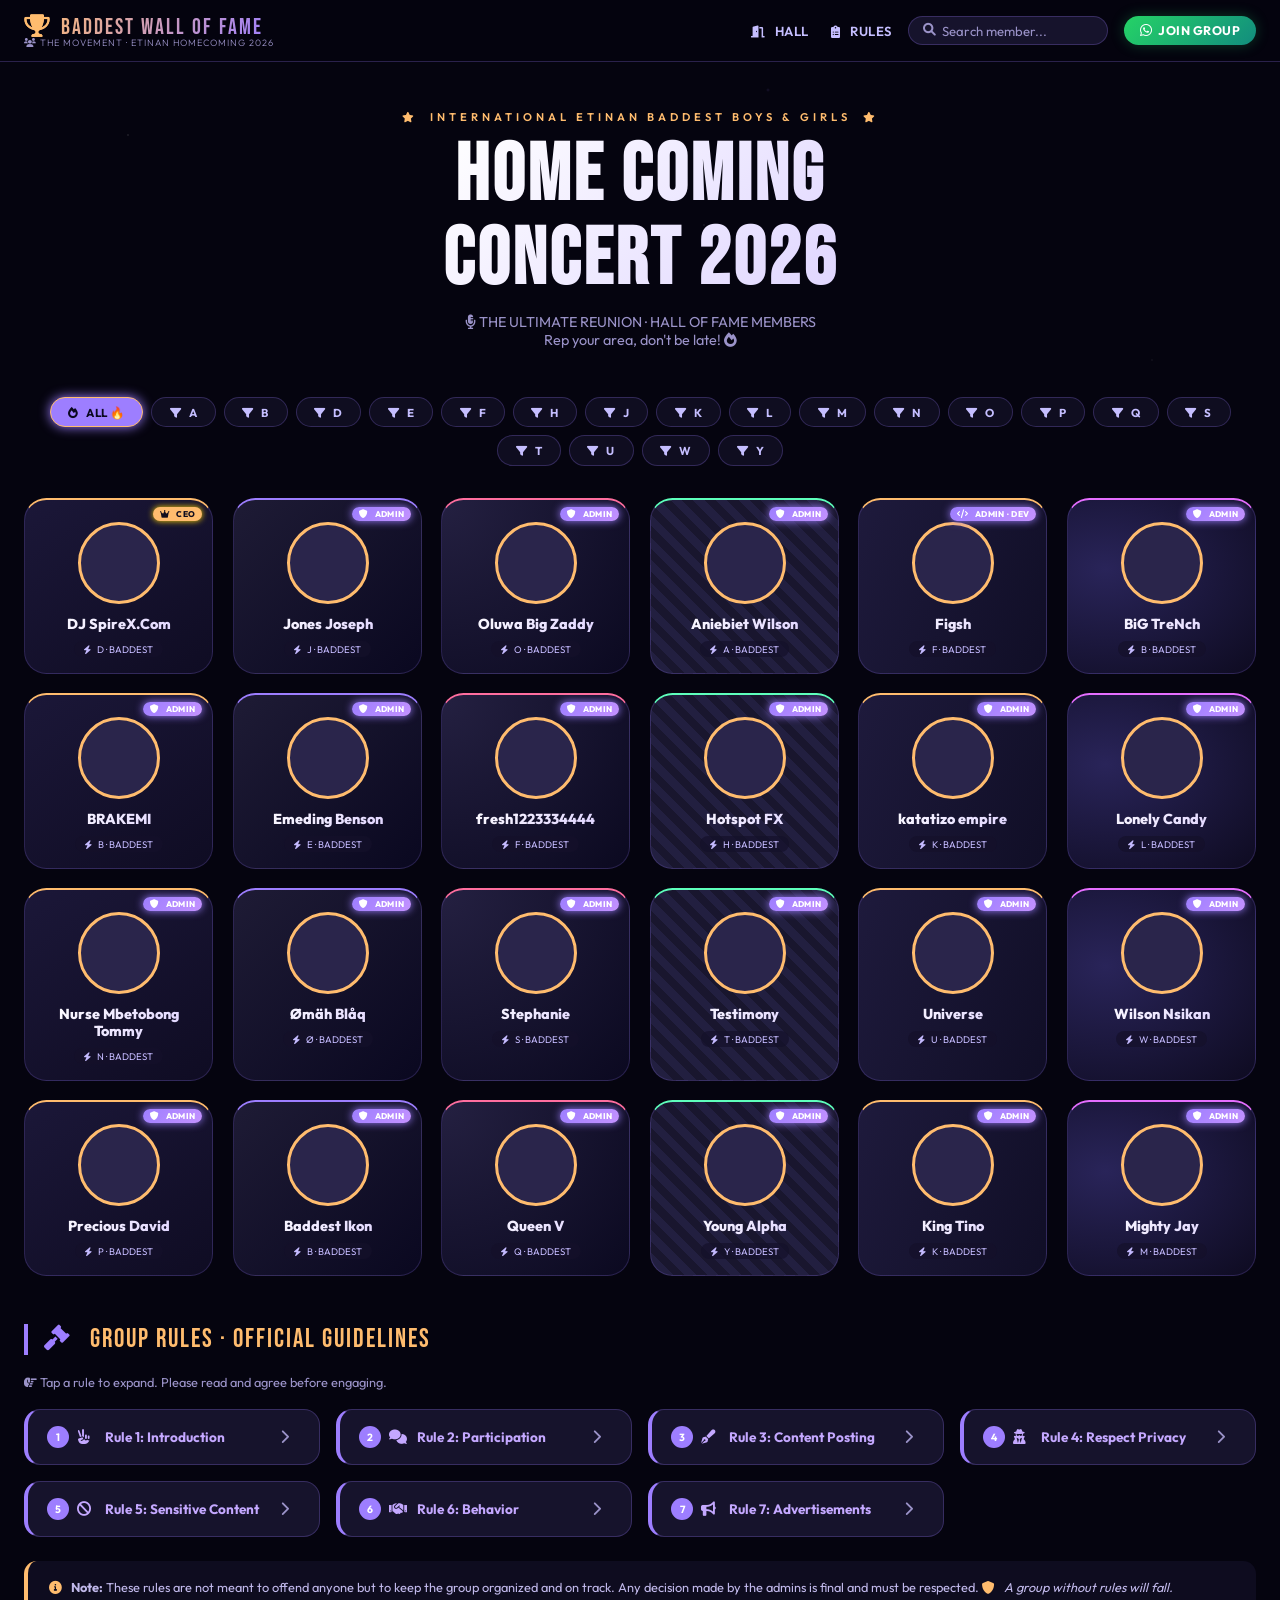
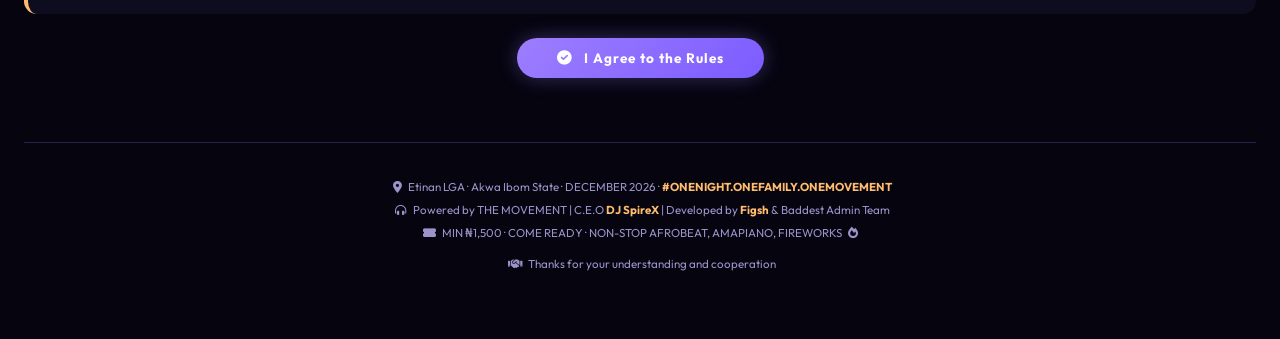
==== commit 2dd7807b: "Update WhatsApp group link in index.html" ====
--- a/index.html
+++ b/index.html
@@ -53,7 +53,7 @@
       <i class="fas fa-search"></i>
       <input type="text" id="searchInput" placeholder="Search member...">
     </div>
-    <a class="join-btn" href="https://chat.whatsapp.com/JAdShmk5ZxvHUrdZsnDBOD?mode=gi_t" target="_blank" rel="noopener">
+    <a class="join-btn" href="https://chat.whatsapp.com/LY2ARIFcgj8HsT1fje9LaH?mode=gi_t" target="_blank" rel="noopener">
       <i class="fab fa-whatsapp"></i> JOIN GROUP
     </a>
   </div>
--- a/style.css
+++ b/style.css
@@ -0,0 +1,571 @@
+  :root {
+    --gold: #ffbc6e;
+    --purple: #9d7eff;
+    --pink: #ff6e9f;
+    --teal: #5effbc;
+    --bg: #05040f;
+    --surface: #0f0d20;
+    --surface2: #16132c;
+    --border: rgba(157,126,255,0.25);
+    --text: #f0ecff;
+    --muted: #9b93c9;
+  }
+
+  * { margin: 0; padding: 0; box-sizing: border-box; }
+  html { scroll-behavior: smooth; }
+
+  body {
+    background: var(--bg);
+    font-family: 'Outfit', sans-serif;
+    color: var(--text);
+    min-height: 100vh;
+    overflow-x: hidden;
+  }
+
+  /* Animated BG stars */
+  body::before {
+    content: '';
+    position: fixed;
+    inset: 0;
+    background-image:
+      radial-gradient(1px 1px at 10% 15%, #fff4 0%, transparent 100%),
+      radial-gradient(1px 1px at 30% 60%, #fff3 0%, transparent 100%),
+      radial-gradient(1px 1px at 55% 25%, #fff3 0%, transparent 100%),
+      radial-gradient(1px 1px at 75% 80%, #fff3 0%, transparent 100%),
+      radial-gradient(1px 1px at 90% 40%, #fff2 0%, transparent 100%),
+      radial-gradient(2px 2px at 20% 85%, #ffbc6e22 0%, transparent 100%),
+      radial-gradient(2px 2px at 60% 10%, #9d7eff22 0%, transparent 100%);
+    pointer-events: none;
+    z-index: 0;
+    animation: twinkle 6s ease-in-out infinite alternate;
+  }
+
+  @keyframes twinkle {
+    0%   { opacity: 0.6; }
+    100% { opacity: 1; }
+  }
+
+  /* Navbar */
+  .navbar {
+    position: sticky;
+    top: 0;
+    z-index: 200;
+    background: rgba(5,4,15,0.88);
+    backdrop-filter: blur(16px);
+    border-bottom: 1px solid var(--border);
+    padding: 0 1.5rem;
+    height: 62px;
+    display: flex;
+    align-items: center;
+    justify-content: space-between;
+    gap: 1rem;
+  }
+
+  .logo-text {
+    font-family: 'Bebas Neue', sans-serif;
+    font-size: 1.4rem;
+    letter-spacing: 2px;
+    background: linear-gradient(120deg, var(--gold), var(--purple));
+    -webkit-background-clip: text;
+    background-clip: text;
+    color: transparent;
+    white-space: nowrap;
+  }
+
+  .logo-text i {
+    background: none;
+    -webkit-background-clip: unset;
+    background-clip: unset;
+    color: var(--gold);
+    margin-right: 4px;
+  }
+
+  .logo-sub {
+    font-size: 0.58rem;
+    font-weight: 300;
+    color: var(--muted);
+    letter-spacing: 1px;
+    display: block;
+    margin-top: -4px;
+  }
+
+  .nav-right {
+    display: flex;
+    align-items: center;
+    gap: 1rem;
+    flex-wrap: wrap;
+  }
+
+  .nav-links {
+    display: flex;
+    gap: 1.4rem;
+  }
+
+  .nav-links a {
+    color: #c5beff;
+    text-decoration: none;
+    font-weight: 600;
+    font-size: 0.82rem;
+    letter-spacing: 0.5px;
+    transition: color 0.2s;
+    white-space: nowrap;
+  }
+
+  .nav-links a i {
+    margin-right: 6px;
+    font-size: 0.75rem;
+  }
+
+  .nav-links a:hover { color: var(--gold); }
+
+  .join-btn {
+    display: inline-flex;
+    align-items: center;
+    gap: 6px;
+    background: linear-gradient(135deg, #25d366, #128c7e);
+    color: #fff;
+    font-family: 'Outfit', sans-serif;
+    font-weight: 700;
+    font-size: 0.78rem;
+    letter-spacing: 0.5px;
+    text-decoration: none;
+    padding: 0.45rem 1rem;
+    border-radius: 50px;
+    border: none;
+    cursor: pointer;
+    white-space: nowrap;
+    box-shadow: 0 0 14px #25d36644;
+    transition: all 0.25s;
+    animation: joinPulse 2.5s ease-in-out infinite;
+  }
+
+  .join-btn i { font-size: 0.85rem; }
+  .join-btn:hover {
+    transform: scale(1.05);
+    box-shadow: 0 0 22px #25d36688;
+    background: linear-gradient(135deg, #2be573, #1aad6e);
+  }
+
+  @keyframes joinPulse {
+    0%, 100% { box-shadow: 0 0 14px #25d36644; }
+    50% { box-shadow: 0 0 28px #25d36688; }
+  }
+
+  .search-wrap {
+    background: var(--surface2);
+    border: 1px solid var(--border);
+    border-radius: 50px;
+    display: flex;
+    align-items: center;
+    gap: 6px;
+    padding: 0.35rem 0.9rem;
+  }
+
+  .search-wrap i {
+    color: var(--muted);
+    font-size: 0.8rem;
+  }
+
+  .search-wrap input {
+    background: transparent;
+    border: none;
+    outline: none;
+    color: #fff;
+    font-family: 'Outfit', sans-serif;
+    font-size: 0.82rem;
+    width: 150px;
+  }
+
+  .search-wrap input::placeholder { color: var(--muted); }
+
+  /* Hero */
+  .hero {
+    text-align: center;
+    padding: 3rem 1.5rem 1.5rem;
+    position: relative;
+    z-index: 1;
+  }
+
+  .hero-eyebrow {
+    font-size: 0.7rem;
+    font-weight: 600;
+    letter-spacing: 4px;
+    color: var(--gold);
+    text-transform: uppercase;
+    margin-bottom: 0.6rem;
+    animation: fadeUp 0.6s ease both;
+  }
+
+  .hero-eyebrow i {
+    margin: 0 6px;
+    font-size: 0.65rem;
+  }
+
+  .hero h1 {
+    font-family: 'Bebas Neue', sans-serif;
+    font-size: clamp(2.2rem, 7vw, 5rem);
+    letter-spacing: 3px;
+    line-height: 1.05;
+    background: linear-gradient(135deg, #fff 30%, #c7b6ff);
+    -webkit-background-clip: text;
+    background-clip: text;
+    color: transparent;
+    animation: fadeUp 0.7s 0.1s ease both;
+  }
+
+  .hero-sub {
+    color: var(--muted);
+    font-size: 0.9rem;
+    margin: 0.7rem auto 0;
+    max-width: 500px;
+    animation: fadeUp 0.7s 0.2s ease both;
+  }
+
+  @keyframes fadeUp {
+    from { opacity: 0; transform: translateY(18px); }
+    to   { opacity: 1; transform: translateY(0); }
+  }
+
+  .container {
+    max-width: 1300px;
+    margin: 0 auto;
+    padding: 0 1.5rem 4rem;
+    position: relative;
+    z-index: 1;
+  }
+
+  /* Filter bar */
+  .filter-bar {
+    display: flex;
+    justify-content: center;
+    gap: 0.5rem;
+    flex-wrap: wrap;
+    margin: 1.5rem 0 2rem;
+  }
+
+  .filter-btn {
+    background: var(--surface);
+    border: 1px solid var(--border);
+    padding: 0.42rem 1.1rem;
+    border-radius: 50px;
+    font-size: 0.72rem;
+    font-weight: 700;
+    font-family: 'Outfit', sans-serif;
+    cursor: pointer;
+    color: #c5beff;
+    transition: all 0.2s;
+    letter-spacing: 0.5px;
+  }
+
+  .filter-btn i {
+    margin-right: 5px;
+    font-size: 0.7rem;
+  }
+
+  .filter-btn.active {
+    background: var(--purple);
+    border-color: var(--gold);
+    color: #0a0820;
+    box-shadow: 0 0 12px var(--purple);
+  }
+
+  .filter-btn:hover:not(.active) {
+    background: #1f1c3e;
+    border-color: var(--purple);
+  }
+
+  /* Members Grid */
+  .members-grid {
+    display: grid;
+    grid-template-columns: repeat(auto-fill, minmax(170px, 1fr));
+    gap: 1.2rem;
+  }
+
+  .member-card {
+    border-radius: 1.4rem;
+    padding: 1.4rem 0.8rem 1rem;
+    text-align: center;
+    cursor: pointer;
+    border: 1px solid rgba(157,126,255,0.2);
+    position: relative;
+    overflow: hidden;
+    transition: transform 0.3s cubic-bezier(0.2,0.9,0.4,1.1), box-shadow 0.3s, border-color 0.3s;
+    animation: cardIn 0.5s ease both;
+  }
+
+  @keyframes cardIn {
+    from { opacity: 0; transform: translateY(20px) scale(0.96); }
+    to   { opacity: 1; transform: translateY(0) scale(1); }
+  }
+
+  .member-card:nth-child(6n+1) { background: linear-gradient(145deg,#1b1738,#0f0c23); border-top: 2px solid var(--gold); }
+  .member-card:nth-child(6n+2) { background: linear-gradient(135deg,#1e1b35,#0a0820); border-top: 2px solid var(--purple); }
+  .member-card:nth-child(6n+3) { background: radial-gradient(circle at top left,#242041,#0b0920); border-top: 2px solid var(--pink); }
+  .member-card:nth-child(6n+4) { background: repeating-linear-gradient(45deg,#19162e,#19162e 8px,#221f40 8px,#221f40 16px); border-top: 2px solid var(--teal); }
+  .member-card:nth-child(6n+5) { background: linear-gradient(112deg,#1e1a3c,#100e26); border-top: 2px solid var(--gold); }
+  .member-card:nth-child(6n+6) { background: radial-gradient(ellipse at 20% 40%,#292459,#0e0b21); border-top: 2px solid #e56eff; }
+
+  .member-card:hover {
+    transform: translateY(-7px) scale(1.02);
+    border-color: var(--gold);
+    box-shadow: 0 22px 35px -12px #9d7eff55;
+  }
+
+  .figsh-glow {
+    animation: cardIn 0.5s ease both, pulseGlow 2s 0.5s ease-in-out infinite;
+  }
+  @keyframes pulseGlow {
+    0%,100% { box-shadow: 0 0 0 0px #ffbc6e60, 0 0 0 2px #9d7eff33; }
+    50%      { box-shadow: 0 0 0 6px #ffbc6e00, 0 0 0 6px #9d7effaa; }
+  }
+
+  .avatar {
+    width: 82px;
+    height: 82px;
+    margin: 0 auto 0.7rem;
+    border-radius: 50%;
+    overflow: hidden;
+    border: 3px solid var(--gold);
+    background: #2a254b;
+    display: flex;
+    align-items: center;
+    justify-content: center;
+    transition: transform 0.25s;
+  }
+
+  .member-card:hover .avatar { transform: scale(1.07); }
+  .avatar img { width: 100%; height: 100%; object-fit: cover; }
+
+  .member-name {
+    font-weight: 800;
+    font-size: 0.9rem;
+    line-height: 1.2;
+    background: linear-gradient(135deg,#fff,#dbceff);
+    -webkit-background-clip: text;
+    background-clip: text;
+    color: transparent;
+    margin-bottom: 4px;
+  }
+
+  .member-tag {
+    font-size: 0.6rem;
+    background: rgba(20,16,42,0.7);
+    border-radius: 30px;
+    padding: 2px 10px;
+    display: inline-block;
+    color: #c5bbff;
+    margin-top: 4px;
+  }
+
+  .member-tag i {
+    margin-right: 4px;
+    font-size: 0.55rem;
+  }
+
+  .badge {
+    position: absolute;
+    top: 7px;
+    right: 10px;
+    background: var(--gold);
+    color: #100d1e;
+    font-size: 0.52rem;
+    font-weight: 800;
+    padding: 2px 7px;
+    border-radius: 30px;
+    letter-spacing: 0.3px;
+    box-shadow: 0 0 6px gold;
+    white-space: nowrap;
+  }
+
+  .badge i {
+    margin-right: 4px;
+    font-size: 0.55rem;
+  }
+
+  .badge.admin-badge {
+    background: linear-gradient(135deg, var(--purple), #c492ff);
+    color: #fff;
+    box-shadow: 0 0 8px var(--purple);
+  }
+
+  .section-title {
+    font-family: 'Bebas Neue', sans-serif;
+    font-size: 1.6rem;
+    letter-spacing: 2px;
+    color: var(--gold);
+    border-left: 4px solid var(--purple);
+    padding-left: 1rem;
+    margin: 3rem 0 1.2rem;
+  }
+
+  .section-title i {
+    margin-right: 12px;
+    color: var(--purple);
+  }
+
+  /* Rules grid */
+  .rules-grid {
+    display: grid;
+    grid-template-columns: repeat(auto-fill, minmax(280px, 1fr));
+    gap: 1rem;
+    margin-bottom: 1.5rem;
+  }
+
+  .rule-card {
+    background: var(--surface2);
+    border: 1px solid var(--border);
+    border-left: 4px solid var(--purple);
+    border-radius: 1rem;
+    padding: 1rem 1.2rem;
+    cursor: pointer;
+    transition: background 0.2s, border-color 0.2s, transform 0.2s;
+    animation: fadeUp 0.5s ease both;
+  }
+
+  .rule-card:hover {
+    background: #1f1b3a;
+    border-left-color: var(--gold);
+    transform: translateX(4px);
+  }
+
+  .rule-card h3 {
+    font-size: 0.85rem;
+    font-weight: 700;
+    color: #c4a8ff;
+    display: flex;
+    align-items: center;
+    gap: 8px;
+  }
+
+  .rule-card h3 .rule-num {
+    background: var(--purple);
+    color: #fff;
+    border-radius: 50%;
+    width: 22px;
+    height: 22px;
+    display: inline-flex;
+    align-items: center;
+    justify-content: center;
+    font-size: 0.65rem;
+    flex-shrink: 0;
+  }
+
+  .rule-card h3 i {
+    font-size: 0.9rem;
+    width: 20px;
+  }
+
+  .rule-card p {
+    font-size: 0.78rem;
+    color: #c8c0f0;
+    margin-top: 0.6rem;
+    line-height: 1.55;
+    display: none;
+  }
+
+  .rule-card.open p { display: block; }
+  .rule-card.open { border-left-color: var(--gold); background: #1d1a37; }
+
+  .rule-arrow {
+    margin-left: auto;
+    font-size: 0.7rem;
+    transition: transform 0.2s;
+    color: var(--muted);
+  }
+  .rule-card.open .rule-arrow { transform: rotate(90deg); color: var(--gold); }
+
+  .rules-note {
+    background: #0e0c1f;
+    border-left: 4px solid var(--gold);
+    border-radius: 0.8rem;
+    padding: 1rem 1.3rem;
+    font-size: 0.8rem;
+    color: #c0b8ea;
+    line-height: 1.6;
+    margin-top: 0.5rem;
+  }
+
+  .rules-note i {
+    margin-right: 6px;
+    color: var(--gold);
+  }
+
+  .agree-btn {
+    display: block;
+    margin: 1.5rem auto 0;
+    padding: 0.7rem 2.5rem;
+    background: linear-gradient(135deg, var(--purple), #7c5cff);
+    border: none;
+    border-radius: 50px;
+    color: #fff;
+    font-family: 'Outfit', sans-serif;
+    font-weight: 700;
+    font-size: 0.85rem;
+    cursor: pointer;
+    letter-spacing: 1px;
+    box-shadow: 0 0 20px #9d7eff55;
+    transition: all 0.25s;
+  }
+
+  .agree-btn i {
+    margin-right: 8px;
+    font-size: 0.9rem;
+  }
+
+  .agree-btn:hover {
+    background: linear-gradient(135deg, #b08fff, #9d7eff);
+    transform: scale(1.04);
+    box-shadow: 0 0 30px #9d7eff88;
+  }
+
+  /* Toast */
+  .toast {
+    position: fixed;
+    bottom: 2rem;
+    left: 50%;
+    transform: translateX(-50%) translateY(20px);
+    background: linear-gradient(135deg, var(--purple), #5b40e0);
+    color: #fff;
+    padding: 0.8rem 2rem;
+    border-radius: 50px;
+    font-weight: 700;
+    font-size: 0.85rem;
+    z-index: 999;
+    opacity: 0;
+    transition: opacity 0.3s, transform 0.3s;
+    pointer-events: none;
+    box-shadow: 0 8px 24px #9d7eff55;
+    white-space: nowrap;
+  }
+  .toast.show { opacity: 1; transform: translateX(-50%) translateY(0); }
+
+  /* Footer */
+  footer {
+    text-align: center;
+    margin-top: 4rem;
+    padding-top: 2rem;
+    border-top: 1px solid var(--border);
+    font-size: 0.72rem;
+    color: var(--muted);
+    line-height: 2;
+    position: relative;
+    z-index: 1;
+  }
+
+  footer i {
+    margin: 0 4px;
+  }
+
+  footer strong { color: var(--gold); }
+
+  @media (max-width: 680px) {
+    .navbar { padding: 0 1rem; height: auto; flex-wrap: wrap; padding-top: 0.75rem; padding-bottom: 0.75rem; gap: 0.75rem; }
+    .nav-links { display: none; }
+    .nav-right { width: 100%; justify-content: space-between; }
+    .search-wrap input { width: 110px; }
+    .members-grid { grid-template-columns: repeat(auto-fill, minmax(145px, 1fr)); gap: 0.9rem; }
+    .avatar { width: 68px; height: 68px; }
+    .member-name { font-size: 0.82rem; }
+    .rules-grid { grid-template-columns: 1fr; }
+    .hero h1 { font-size: 2rem; }
+    }
